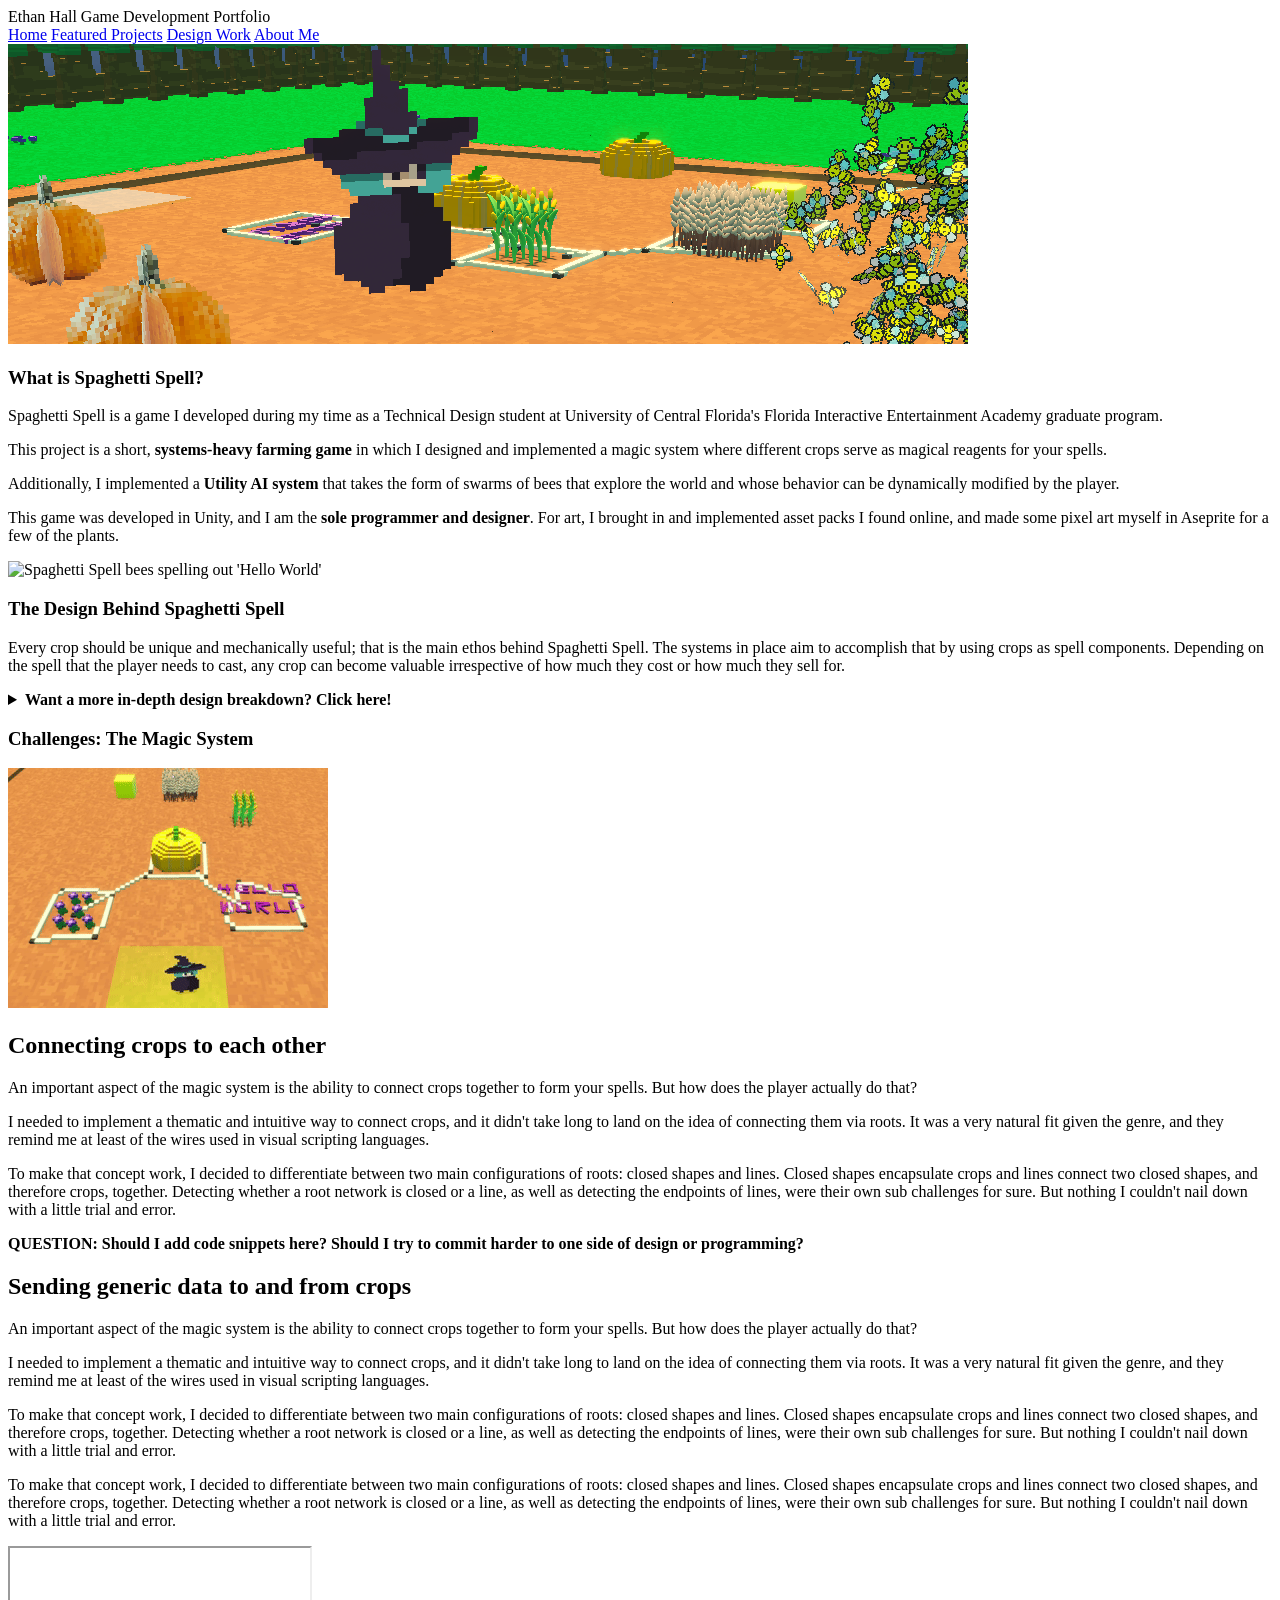
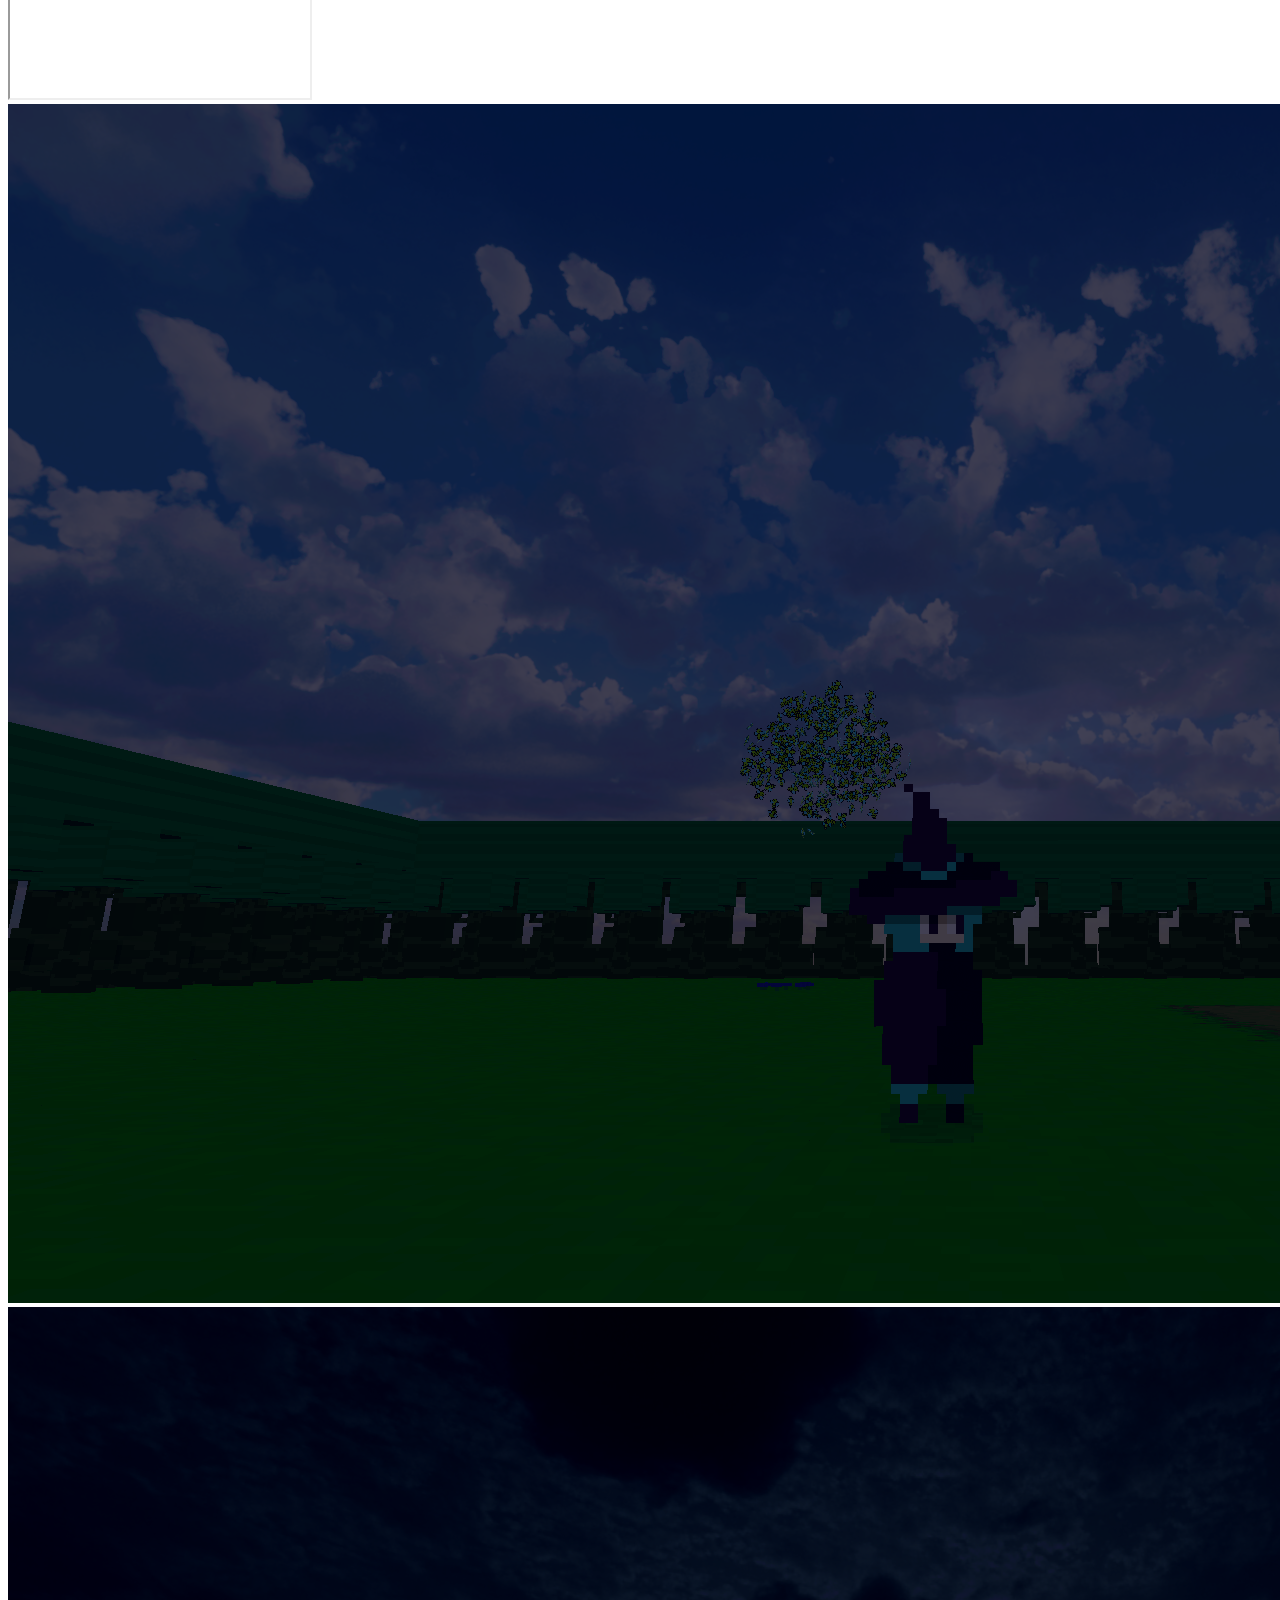
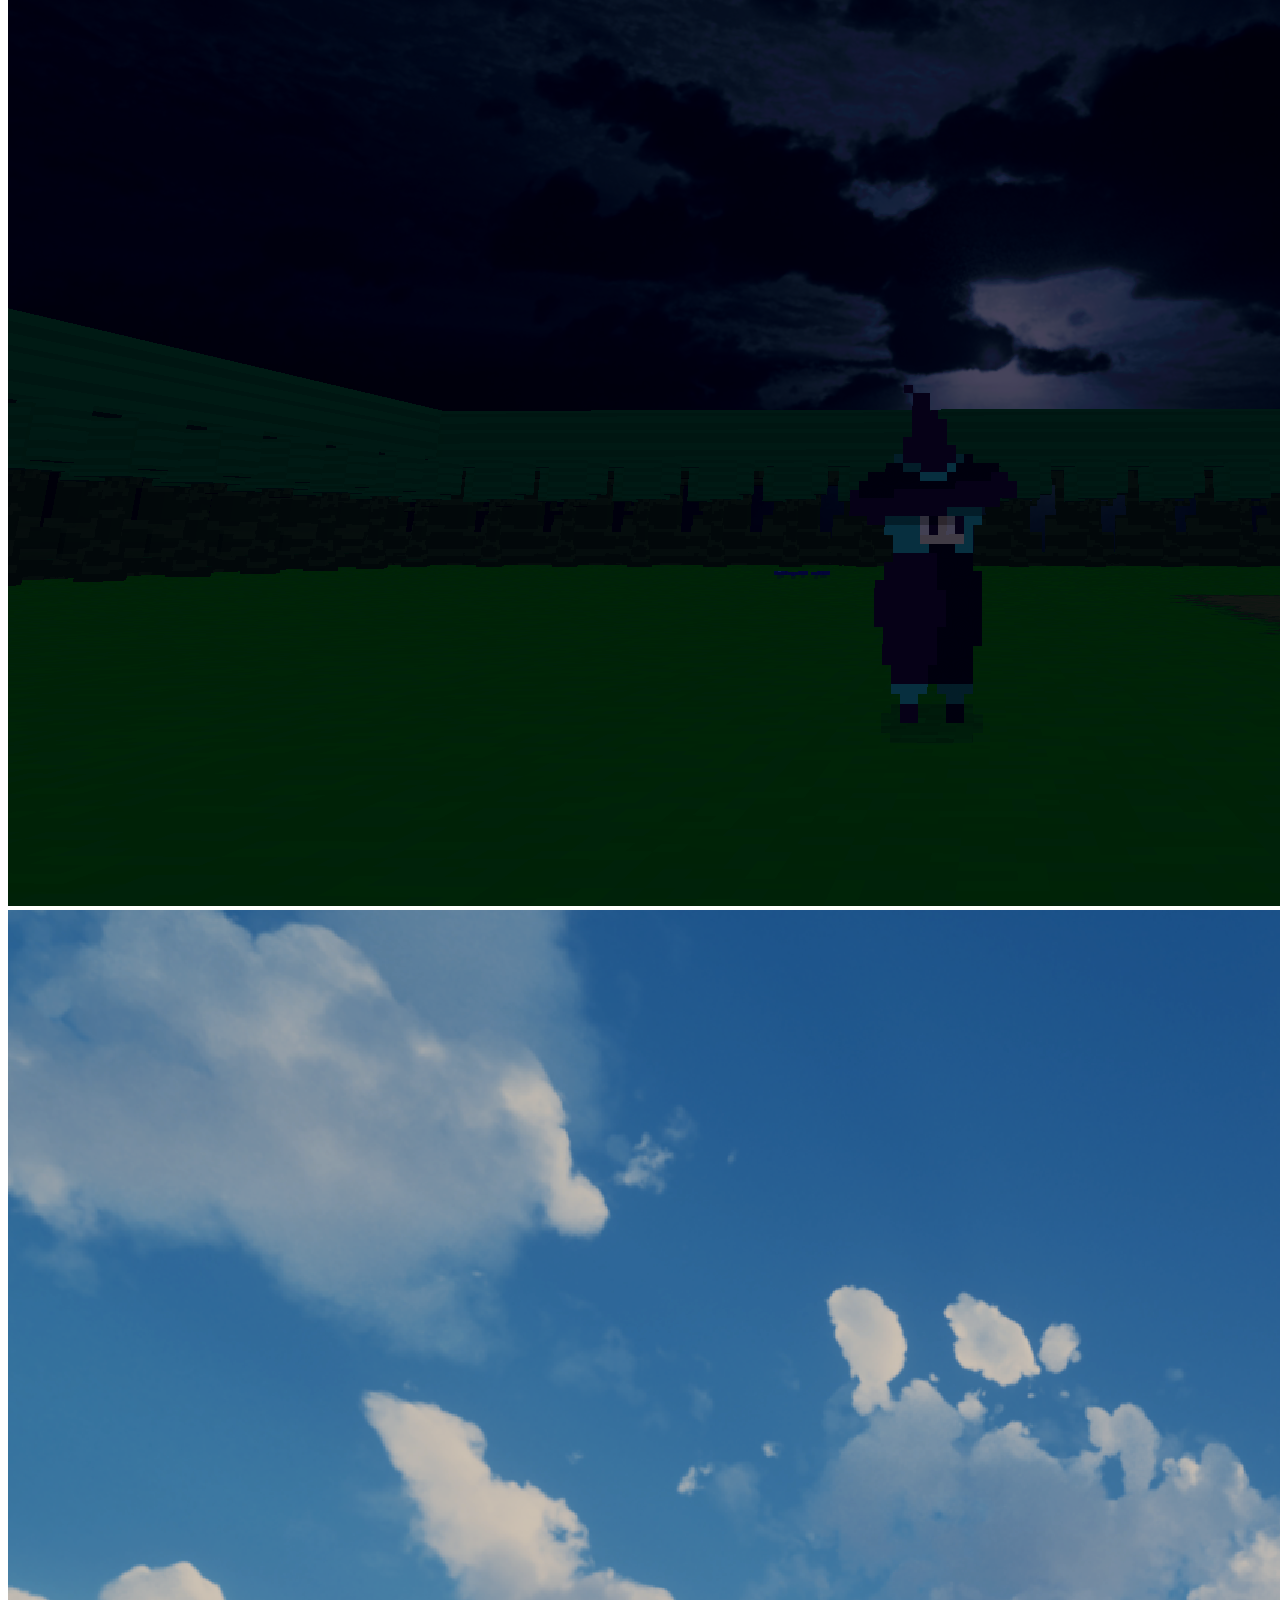
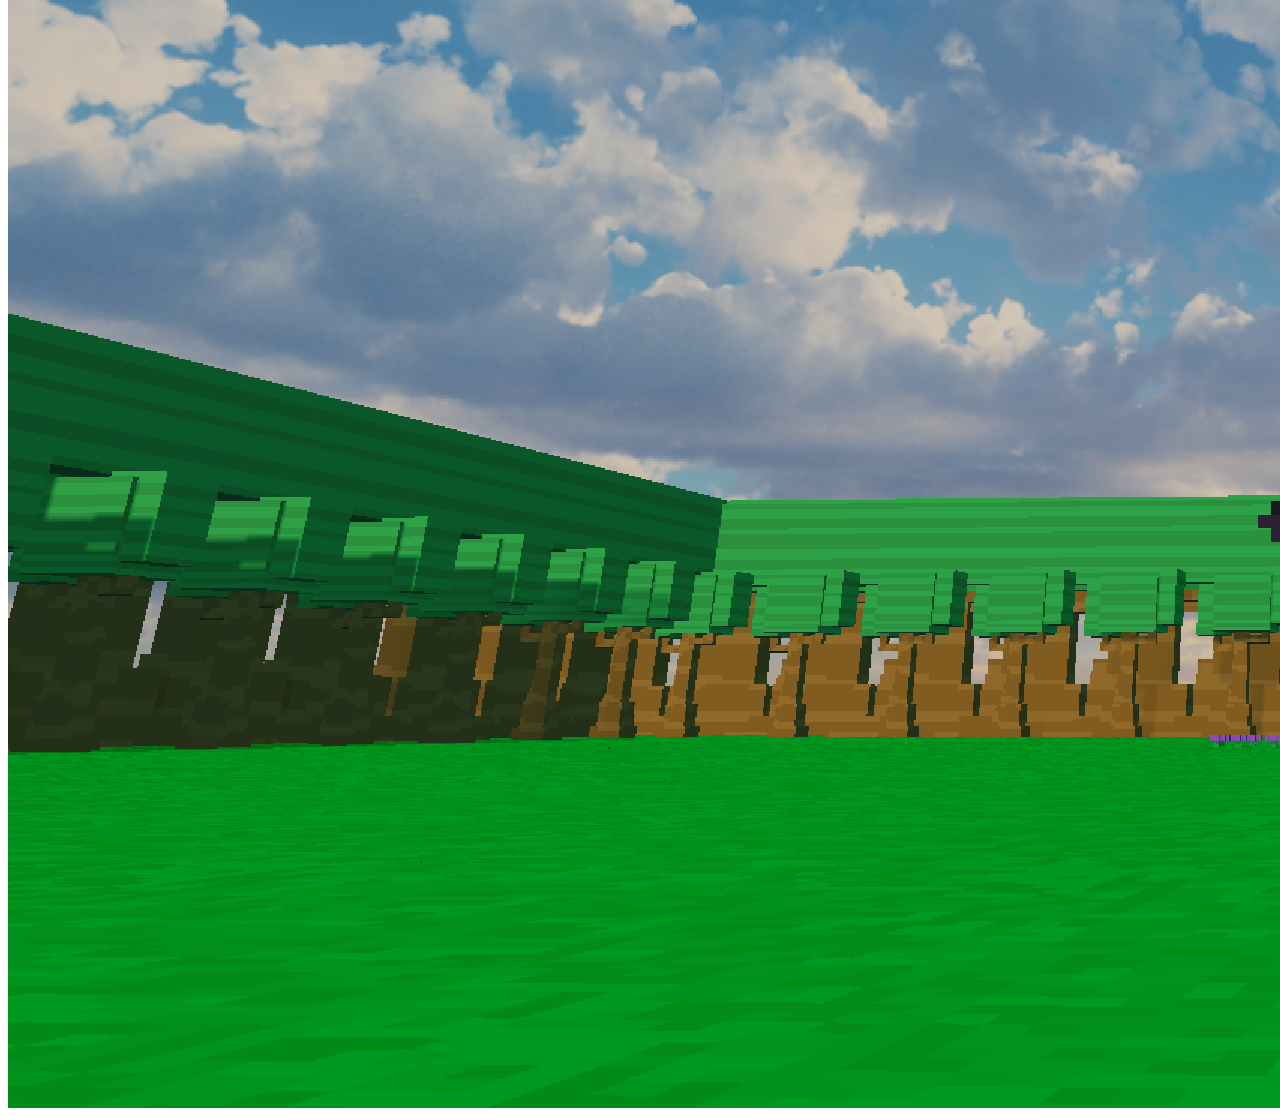
==== index.html @ bf89f4f9 "Add files via upload" ====
<!DOCTYPE html>
<html lang="en">
<head>
    <meta charset="UTF-8">

    <meta name="viewport" content="width=device-width, initial-scale=1.0">

    <title>Ethan Hall | Game Development</title>

    <link rel="stylesheet" href="style.css">
</head>

<body>
    <!-- Header / Navigation -->
    <header class="site-header">

        <div class="site-title">
            Ethan Hall Game Development Portfolio
        </div>

        <nav class="site-nav">
            <a href="index.html">Home</a>
            <a href="featured-projects.html">Featured Projects</a>
            <a href="design-work.html">Design Work</a>
            <a href="about.html">About Me</a>
        </nav>

    </header>

    <!-- Full-page background -->
    <div class="page-background"></div>

    <!-- Everything that sits on top of the background -->
    <main class="main-section">

        <!-- =========================================
             BANNER
             ========================================= -->
        <section class="banner">
            <img
                src="images/banner.png"
                alt="Spaghetti Spell gameplay"
            >
        </section>


        <!-- =========================================
             MAIN CONTENT
             ========================================= -->
        <div class="content-layout">

            <!-- 60% CONTENT COLUMN -->
            <section class="content-column">

                <article class="about-card">

                    <h1>What is Spaghetti Spell?</h1>

                    <p>
                        Spaghetti Spell is a game I developed during my time as
                        a Technical Design student at University of Central
                        Florida's Florida Interactive Entertainment Academy
                        graduate program.
                    </p>

                    <p>
                        This project is a short, <strong>systems-heavy farming game</strong>
                        in which I designed and implemented a magic system
                        where different crops serve as magical reagents for
                        your spells.
                    </p>

                    <p>
                        Additionally, I implemented a <strong>Utility AI system</strong> that
                        takes the form of swarms of bees that explore the
                        world and whose behavior can be dynamically modified
                        by the player.
                    </p>

                    <p>
                        This game was developed in Unity, and I am the <strong>sole
                        programmer and designer</strong>. For art, I brought in and
                        implemented asset packs I found online, and made some
                        pixel art myself in Aseprite for a few of the plants.
                    </p>

                    <!-- Additional image -->
                    <div class="content-image">
                        <img
                            src="images\Spaghetti Spell Hello World Gif.gif"
                            alt="Spaghetti Spell bees spelling out 'Hello World'"
                        >
                    </div>

                    <h1 class="subtitle">The Design Behind Spaghetti Spell</h1>

                    <p>
                        Every crop should be unique and mechanically useful; that is the main ethos behind Spaghetti Spell. 
                        The systems in place aim to accomplish that by using crops as spell components. 
                        Depending on the spell that the player needs to cast, any crop can become valuable 
                        irrespective of how much they cost or how much they sell for.
                    </p>

                    <details>
                        <p>
                            My goal with Spaghetti Spell was to add an interesting twist to the farming game genre; too often for my liking, the crops you plant in these games are fundamentally just little bundles of money. Outside of one-off quests, it usually doesn't mechanically matter what you grow.
                        </p>
                        <p>
                            And before I go further I should say: that's not necessarily a bad thing design-wise, even if I'm not the target audience for that particular approach. If a game puts most of its focus into empowering the player to design and customize their farm as much as possible visually, then it makes a lot of sense for crops to be distinguished mostly by aesthetics rather than mechanics. The player shouldn't be punished for choosing the aesthetics that they feel best represent their vision.
                        </p>
                        <p>
                            That being said, I personally wanted to explore a design space that allows every crop to be mechanically interesting and useful, and I decided to do that by making a magic system that uses crops as inputs and drivers behind spells. Different crops represent different actions that a spell can take and/or data that a spell can read and use to modify what actions it takes. This system is heavily inspired by visual scripting languages like Unreal Engine's Blueprints. 
                        </p>
                        <p>
                            These next design bits dive into some blue sky concepts that either didn't make it in to this small demo, or only partially made it in. Namely, I love the idea of the player having to learn what a particular plant does by studying its historical and modern associations and meanings. Wheat and other grains, for example, were commonly used as offerings to spirits and gods by ancient peoples. I played with that association in game by making wheat the "Beseech" node, which gives a task to some entity in the world (bees in the demo's case) and asks that entity to complete the task.
                        </p>
                        <p>
                            As I've said, the magic system is heavily inspired by coding, so it does run the risk of feeling more clinical and scientific than I would want a farming game to feel. Playing with the meanings and associations behind certain plants is a good way to soften the system I think, and ground it even more in nature and the earth where it belongs.
                        </p>
                        <summary>
                            <strong>Want a more in-depth design breakdown? Click here!</strong>
                        </summary>
                    </details>

                    <h1 class="subtitle">Challenges: The Magic System</h1>

                    <div class="content-image">
                        <img
                            src="images\Spaghetti Spell Root Connections.gif"
                            alt="Roots growing, encapsulating and connecting crops."
                        >
                    </div>



                    <h2 class="subtitle">Connecting crops to each other</h2>

                    <p>
                        An important aspect of the magic system is the ability to connect crops together to form your spells. But how does the player actually do that? 
                    </p>
                    <p>
                        I needed to implement a thematic and intuitive way to connect crops, and it didn't take long to land on the idea of connecting them via roots. It was a very natural fit given the genre, and they remind me at least of the wires used in visual scripting languages. 
                    </p>
                    <p>
                        To make that concept work, I decided to differentiate between two main configurations of roots: closed shapes and lines. Closed shapes encapsulate crops and lines connect two closed shapes, and therefore crops, together. Detecting whether a root network is closed or a line, as well as detecting the endpoints of lines, were their own sub challenges for sure. But nothing I couldn't nail down with a little trial and error.
                    </p>
                    <p><strong>
                        QUESTION: Should I add code snippets here? Should I try to commit harder to one side of design or programming?
                    </strong></p>



                    <h2 class="subtitle">Sending generic data to and from crops</h2>

                    <p>
                        An important aspect of the magic system is the ability to connect crops together to form your spells. But how does the player actually do that? 
                    </p>
                    <p>
                        I needed to implement a thematic and intuitive way to connect crops, and it didn't take long to land on the idea of connecting them via roots. It was a very natural fit given the genre, and they remind me at least of the wires used in visual scripting languages. 
                    </p>
                    <p>
                        To make that concept work, I decided to differentiate between two main configurations of roots: closed shapes and lines. Closed shapes encapsulate crops and lines connect two closed shapes, and therefore crops, together. Detecting whether a root network is closed or a line, as well as detecting the endpoints of lines, were their own sub challenges for sure. But nothing I couldn't nail down with a little trial and error.
                    </p>
                    <p>
                        To make that concept work, I decided to differentiate between two main configurations of roots: closed shapes and lines. Closed shapes encapsulate crops and lines connect two closed shapes, and therefore crops, together. Detecting whether a root network is closed or a line, as well as detecting the endpoints of lines, were their own sub challenges for sure. But nothing I couldn't nail down with a little trial and error.
                    </p>

                </article>

            </section>


            <!-- 40% SCREENSHOT COLUMN -->
            <section class="screenshots-column">

                <!-- Video / first screenshot -->
                <div class="media-card video-card">
                    <iframe
                        src="https://www.youtube.com/embed/3ba8UR9adFc"
                        title="Spaghetti Spell Demo"
                        allow="accelerometer; autoplay; clipboard-write; encrypted-media; gyroscope; picture-in-picture; web-share"
                        allowfullscreen>
                    </iframe>
                </div>


                <!-- Screenshot 1 -->
                <div class="media-card">
                    <img
                        src="images/gameplay-1.png"
                        alt="Spaghetti Spell gameplay"
                    >
                </div>


                <!-- Screenshot 2 -->
                <div class="media-card">
                    <img
                        src="images/gameplay-2.png"
                        alt="Spaghetti Spell gameplay at night"
                    >
                </div>


                <!-- Screenshot 3 -->
                <div class="media-card">
                    <img
                        src="images/gameplay-3.png"
                        alt="Spaghetti Spell gameplay"
                    >
                </div>

            </section>

        </div>

    </main>

</body>
</html>
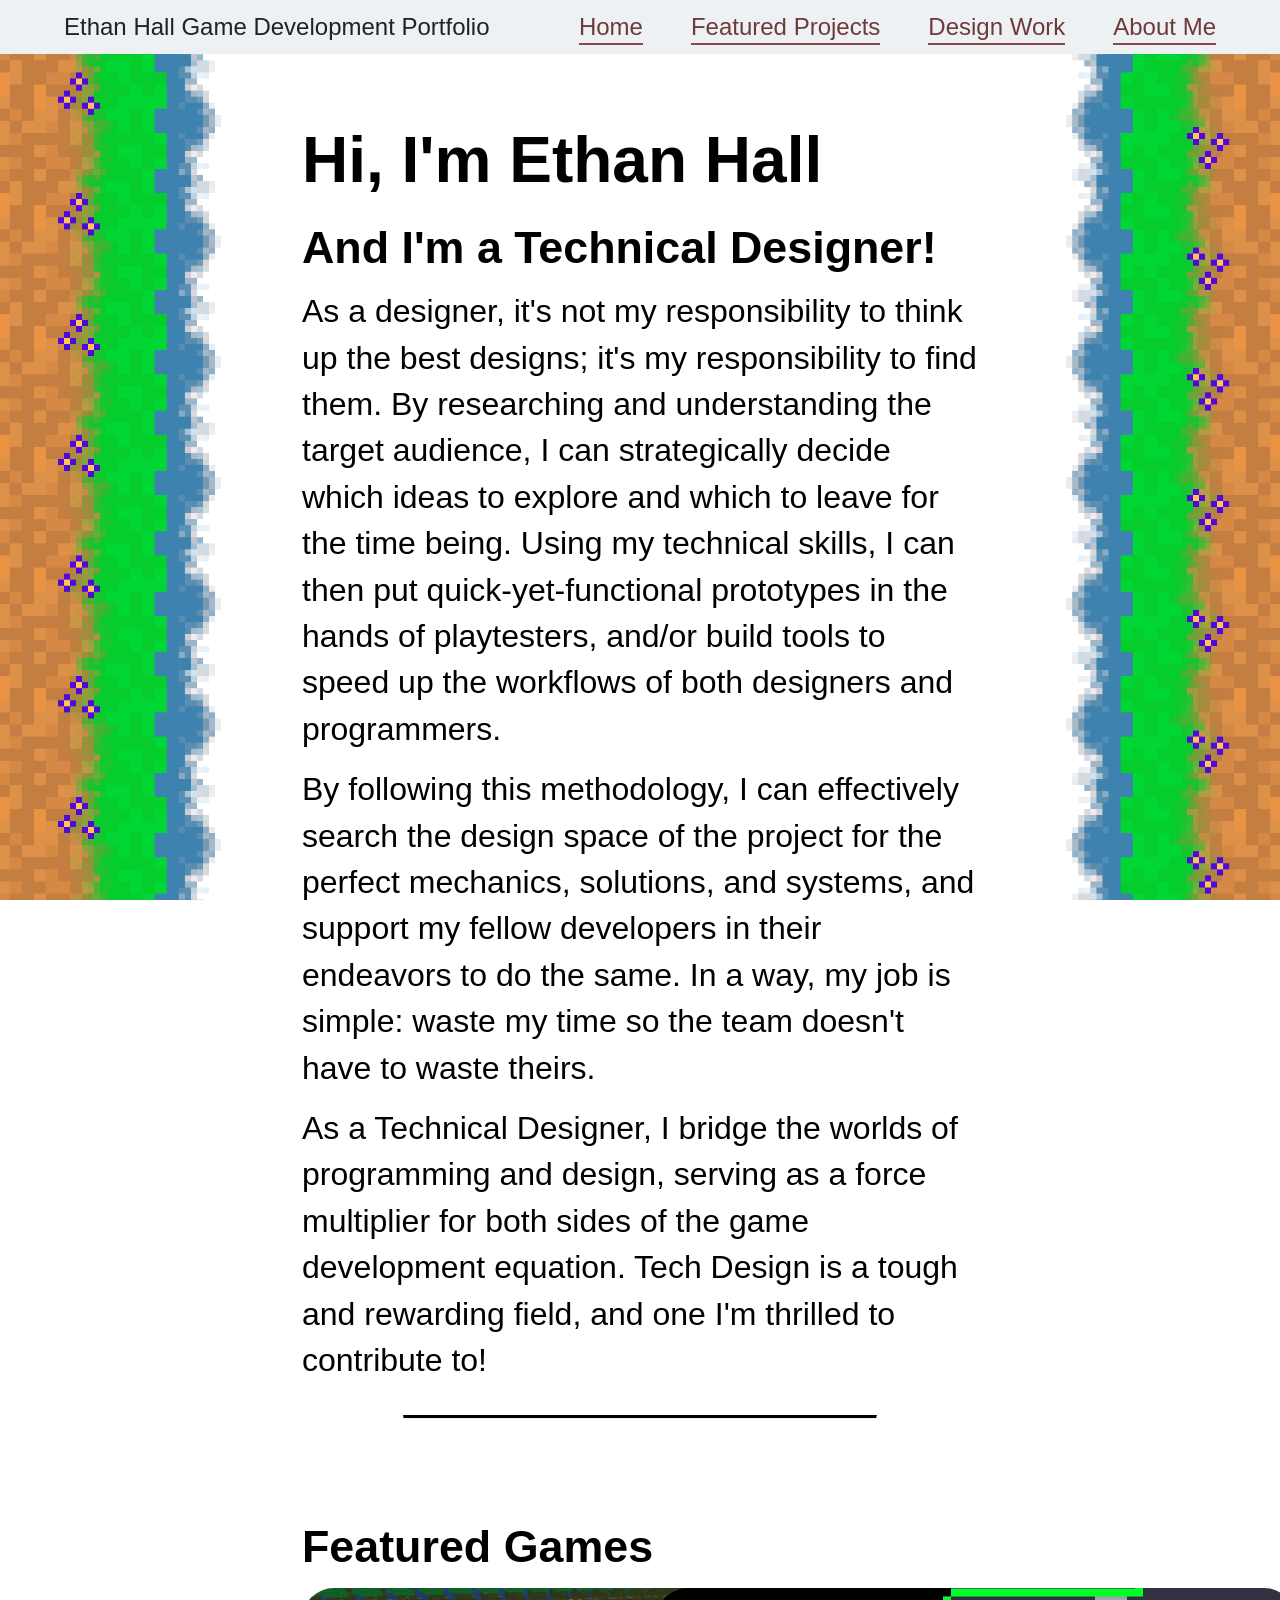
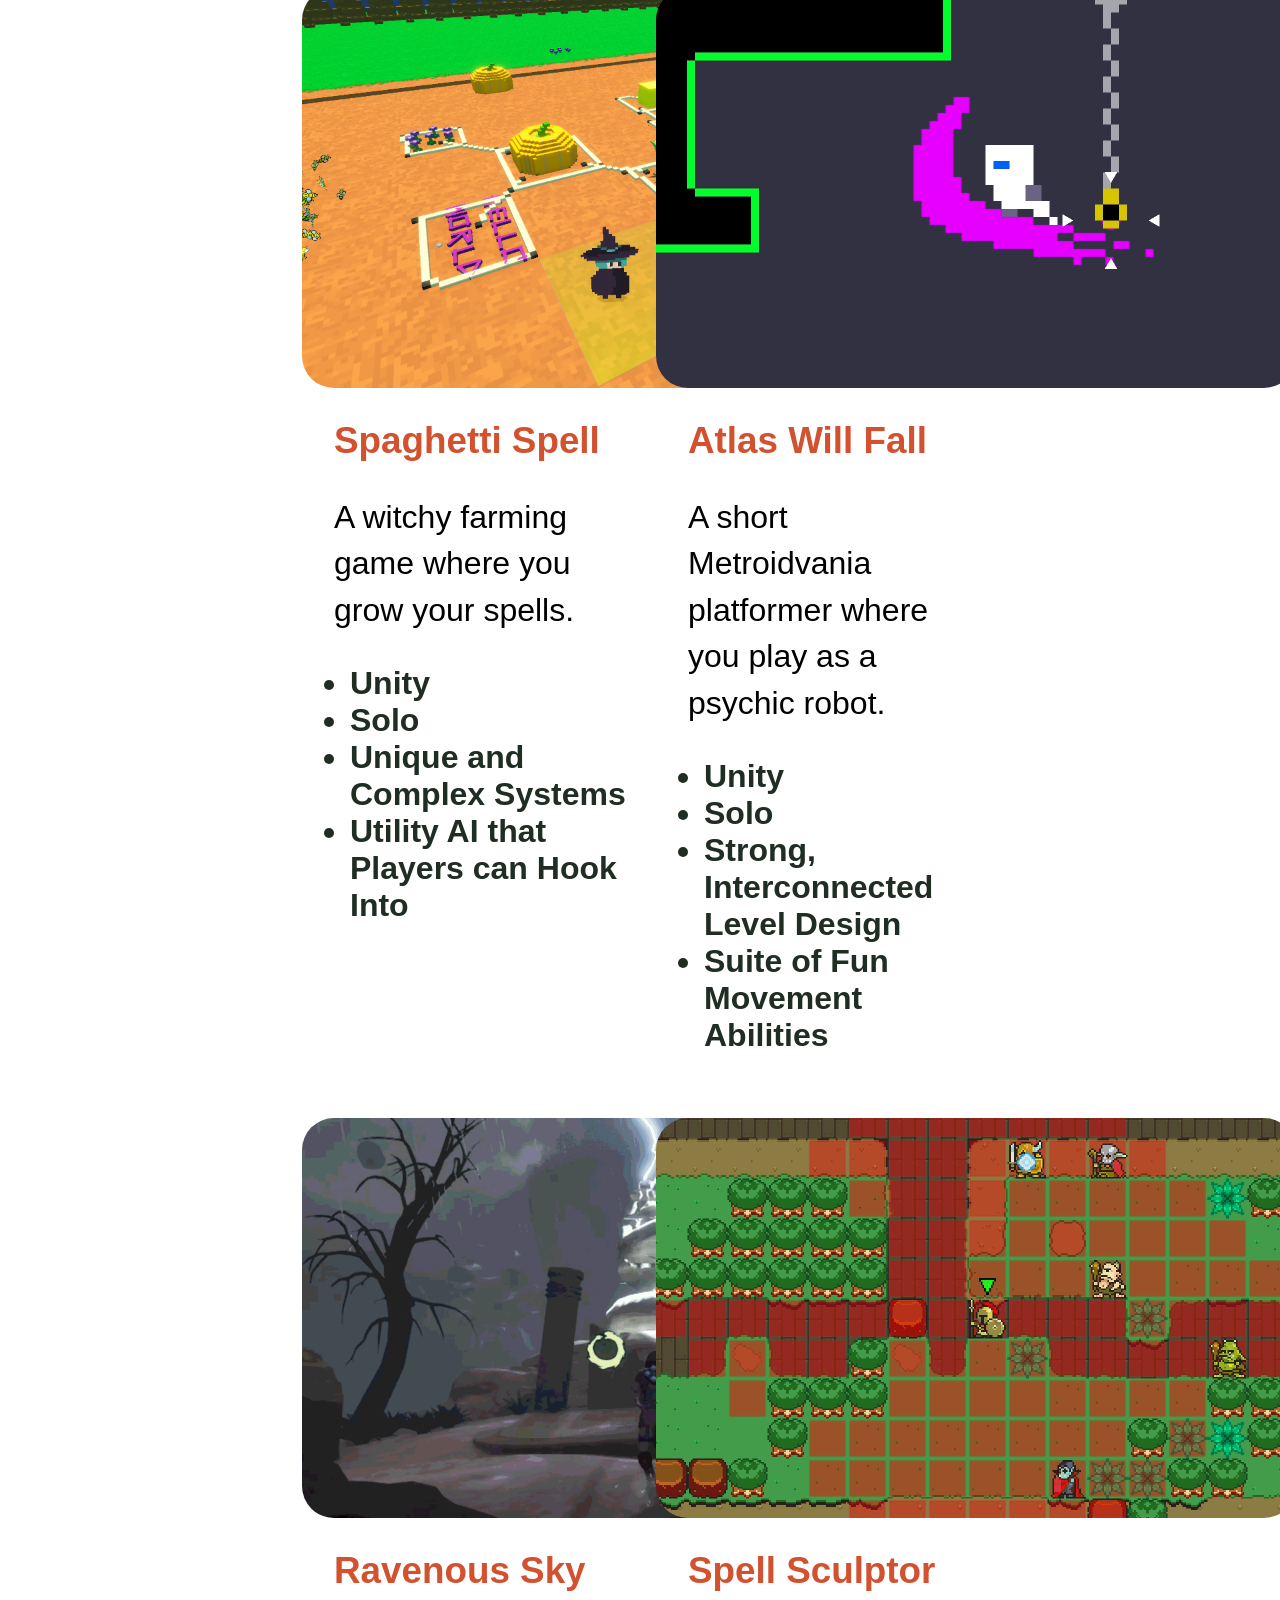
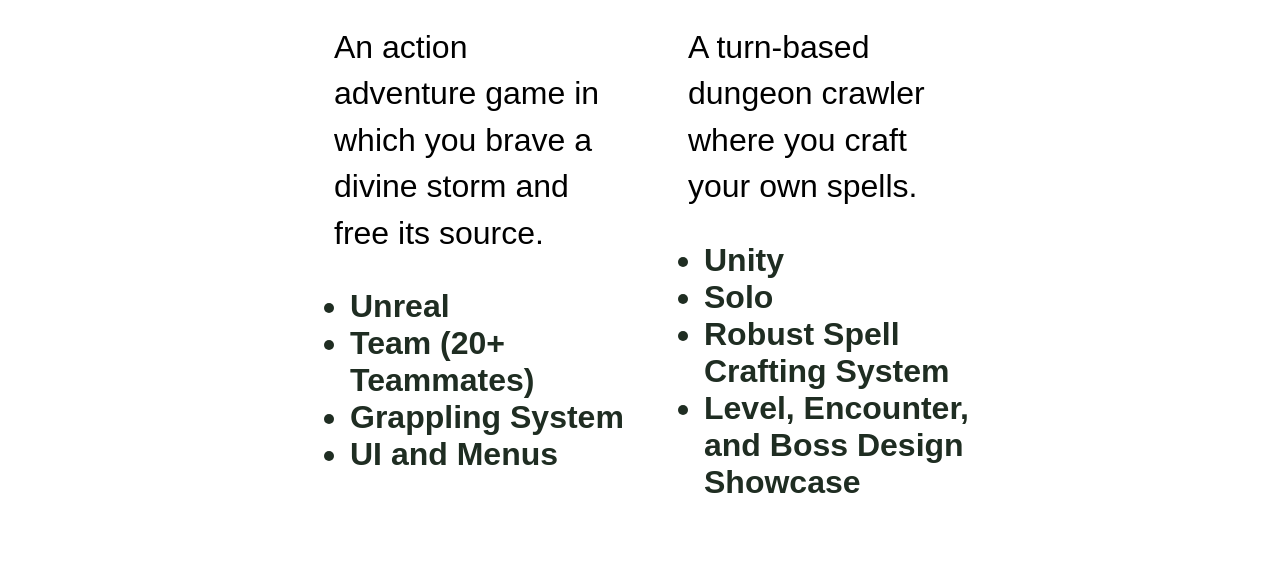
==== commit 2eed3026: "Pushing the pages" ====
--- a/index.html
+++ b/index.html
@@ -10,7 +10,7 @@
     <link rel="stylesheet" href="style.css">
 </head>
 
-<body>
+<body class="home">
     <!-- Header / Navigation -->
     <header class="site-header">
 
@@ -34,181 +34,117 @@
     <main class="main-section">
 
         <!-- =========================================
-             BANNER
-             ========================================= -->
-        <section class="banner">
-            <img
-                src="images/banner.png"
-                alt="Spaghetti Spell gameplay"
-            >
-        </section>
-
-
-        <!-- =========================================
              MAIN CONTENT
              ========================================= -->
         <div class="content-layout">
 
-            <!-- 60% CONTENT COLUMN -->
             <section class="content-column">
 
                 <article class="about-card">
 
-                    <h1>What is Spaghetti Spell?</h1>
+                    <h1>Hi, I'm Ethan Hall</h1>
+                    
+                    <h2>And I'm a Technical Designer!</h2>
 
                     <p>
-                        Spaghetti Spell is a game I developed during my time as
-                        a Technical Design student at University of Central
-                        Florida's Florida Interactive Entertainment Academy
-                        graduate program.
+                        As a designer, it's not my responsibility to think up the best designs; it's my responsibility to find them. By researching and understanding the target audience, I can strategically decide which ideas to explore and which to leave for the time being. Using my technical skills, I can then put quick-yet-functional prototypes in the hands of playtesters, and/or build tools to speed up the workflows of both designers and programmers. 
                     </p>
 
                     <p>
-                        This project is a short, <strong>systems-heavy farming game</strong>
-                        in which I designed and implemented a magic system
-                        where different crops serve as magical reagents for
-                        your spells.
+                        By following this methodology, I can effectively search the design space of the project for the perfect mechanics, solutions, and systems, and support my fellow developers in their endeavors to do the same. In a way, my job is simple: waste my time so the team doesn't have to waste theirs.
                     </p>
 
-                    <p>
-                        Additionally, I implemented a <strong>Utility AI system</strong> that
-                        takes the form of swarms of bees that explore the
-                        world and whose behavior can be dynamically modified
-                        by the player.
-                    </p>
+                    <p>As a Technical Designer, I bridge the worlds of programming and design, serving as a force multiplier for both sides of the game development equation. Tech Design is a tough and rewarding field, and one I'm thrilled to contribute to!</p>
+                    
+                    <hr>
 
-                    <p>
-                        This game was developed in Unity, and I am the <strong>sole
-                        programmer and designer</strong>. For art, I brought in and
-                        implemented asset packs I found online, and made some
-                        pixel art myself in Aseprite for a few of the plants.
-                    </p>
+                    <h2 class="home-page-vertical-divide" >Featured Games</h2>
+                    <div class="featured-games-layout">
 
-                    <!-- Additional image -->
-                    <div class="content-image">
-                        <img
-                            src="images\Spaghetti Spell Hello World Gif.gif"
-                            alt="Spaghetti Spell bees spelling out 'Hello World'"
-                        >
-                    </div>
+                        <div class="project-thumbnail">
+                            <div class="content-image">
+                                <img
+                                    src="images\farm-screenshot.png"
+                                    alt="Spaghetti Spell bees spelling out 'Hello World'"
+                                >
+                            </div>
+                            <a href="spaghetti-spell.html"><h3>Spaghetti Spell</h3></a>
+                            <p>
+                                A witchy farming game where you grow your spells.
+                            </p>
+                            <ul>
+                                <li>Unity</li>
+                                <li>Solo</li>
+                                <li>Unique and Complex Systems</li>
+                                <li>Utility AI that Players can Hook Into</li>
+                            </ul>
+                        </div>
 
-                    <h1 class="subtitle">The Design Behind Spaghetti Spell</h1>
+                        <div class="project-thumbnail">
+                            <div class="image-container">
+                                <div class="content-image">
+                                    <img
+                                        src="atlas-will-fall-media\thumbnail.png"
+                                        alt="Spaghetti Spell bees spelling out 'Hello World'"
+                                    >
+                                </div>
+                            </div>
+                            <a href="atlas-will-fall.html"><h3>Atlas Will Fall</h3></a>
+                            <p>
+                                A short Metroidvania platformer where you play as a psychic robot.
+                            </p>
+                            <ul>
+                                <li>Unity</li>
+                                <li>Solo</li>
+                                <li>Strong, Interconnected Level Design</li>
+                                <li>Suite of Fun Movement Abilities</li>
+                            </ul>
+                        </div>
 
-                    <p>
-                        Every crop should be unique and mechanically useful; that is the main ethos behind Spaghetti Spell. 
-                        The systems in place aim to accomplish that by using crops as spell components. 
-                        Depending on the spell that the player needs to cast, any crop can become valuable 
-                        irrespective of how much they cost or how much they sell for.
-                    </p>
+                        <div class="project-thumbnail">
+                            <div class="content-image">
+                                <img
+                                    src="ravenous-sky-media/thumbnail.png"
+                                    alt="Spaghetti Spell bees spelling out 'Hello World'"
+                                >
+                            </div>
+                            <a href="spaghetti-spell.html"><h3>Ravenous Sky</h3></a>
+                            <p>
+                                An action adventure game in which you brave a divine storm and free its source.
+                            </p>
+                            <ul>
+                                <li>Unreal</li>
+                                <li>Team (20+ Teammates)</li>
+                                <li>Grappling System</li>
+                                <li>UI and Menus</li>
+                            </ul>
+                        </div>
 
-                    <details>
-                        <p>
-                            My goal with Spaghetti Spell was to add an interesting twist to the farming game genre; too often for my liking, the crops you plant in these games are fundamentally just little bundles of money. Outside of one-off quests, it usually doesn't mechanically matter what you grow.
-                        </p>
-                        <p>
-                            And before I go further I should say: that's not necessarily a bad thing design-wise, even if I'm not the target audience for that particular approach. If a game puts most of its focus into empowering the player to design and customize their farm as much as possible visually, then it makes a lot of sense for crops to be distinguished mostly by aesthetics rather than mechanics. The player shouldn't be punished for choosing the aesthetics that they feel best represent their vision.
-                        </p>
-                        <p>
-                            That being said, I personally wanted to explore a design space that allows every crop to be mechanically interesting and useful, and I decided to do that by making a magic system that uses crops as inputs and drivers behind spells. Different crops represent different actions that a spell can take and/or data that a spell can read and use to modify what actions it takes. This system is heavily inspired by visual scripting languages like Unreal Engine's Blueprints. 
-                        </p>
-                        <p>
-                            These next design bits dive into some blue sky concepts that either didn't make it in to this small demo, or only partially made it in. Namely, I love the idea of the player having to learn what a particular plant does by studying its historical and modern associations and meanings. Wheat and other grains, for example, were commonly used as offerings to spirits and gods by ancient peoples. I played with that association in game by making wheat the "Beseech" node, which gives a task to some entity in the world (bees in the demo's case) and asks that entity to complete the task.
-                        </p>
-                        <p>
-                            As I've said, the magic system is heavily inspired by coding, so it does run the risk of feeling more clinical and scientific than I would want a farming game to feel. Playing with the meanings and associations behind certain plants is a good way to soften the system I think, and ground it even more in nature and the earth where it belongs.
-                        </p>
-                        <summary>
-                            <strong>Want a more in-depth design breakdown? Click here!</strong>
-                        </summary>
-                    </details>
-
-                    <h1 class="subtitle">Challenges: The Magic System</h1>
-
-                    <div class="content-image">
-                        <img
-                            src="images\Spaghetti Spell Root Connections.gif"
-                            alt="Roots growing, encapsulating and connecting crops."
-                        >
-                    </div>
+                        <div class="project-thumbnail">
+                            <div class="image-container">
+                                <div class="content-image">
+                                    <img
+                                        src="spell-sculptor-media/thumbnail.png"
+                                        alt="Firing a bolt of magic at an enemy"
+                                    >
+                                </div>
+                            </div>
+                            <a href="atlas-will-fall.html"><h3>Spell Sculptor</h3></a>
+                            <p>
+                                A turn-based dungeon crawler where you craft your own spells.
+                            </p>
+                            <ul>
+                                <li>Unity</li>
+                                <li>Solo</li>
+                                <li>Robust Spell Crafting System</li>
+                                <li>Level, Encounter, and Boss Design Showcase</li>
+                            </ul>
+                        </div>
 
 
-
-                    <h2 class="subtitle">Connecting crops to each other</h2>
-
-                    <p>
-                        An important aspect of the magic system is the ability to connect crops together to form your spells. But how does the player actually do that? 
-                    </p>
-                    <p>
-                        I needed to implement a thematic and intuitive way to connect crops, and it didn't take long to land on the idea of connecting them via roots. It was a very natural fit given the genre, and they remind me at least of the wires used in visual scripting languages. 
-                    </p>
-                    <p>
-                        To make that concept work, I decided to differentiate between two main configurations of roots: closed shapes and lines. Closed shapes encapsulate crops and lines connect two closed shapes, and therefore crops, together. Detecting whether a root network is closed or a line, as well as detecting the endpoints of lines, were their own sub challenges for sure. But nothing I couldn't nail down with a little trial and error.
-                    </p>
-                    <p><strong>
-                        QUESTION: Should I add code snippets here? Should I try to commit harder to one side of design or programming?
-                    </strong></p>
-
-
-
-                    <h2 class="subtitle">Sending generic data to and from crops</h2>
-
-                    <p>
-                        An important aspect of the magic system is the ability to connect crops together to form your spells. But how does the player actually do that? 
-                    </p>
-                    <p>
-                        I needed to implement a thematic and intuitive way to connect crops, and it didn't take long to land on the idea of connecting them via roots. It was a very natural fit given the genre, and they remind me at least of the wires used in visual scripting languages. 
-                    </p>
-                    <p>
-                        To make that concept work, I decided to differentiate between two main configurations of roots: closed shapes and lines. Closed shapes encapsulate crops and lines connect two closed shapes, and therefore crops, together. Detecting whether a root network is closed or a line, as well as detecting the endpoints of lines, were their own sub challenges for sure. But nothing I couldn't nail down with a little trial and error.
-                    </p>
-                    <p>
-                        To make that concept work, I decided to differentiate between two main configurations of roots: closed shapes and lines. Closed shapes encapsulate crops and lines connect two closed shapes, and therefore crops, together. Detecting whether a root network is closed or a line, as well as detecting the endpoints of lines, were their own sub challenges for sure. But nothing I couldn't nail down with a little trial and error.
-                    </p>
-
+                    </div>
+                    
                 </article>
-
-            </section>
-
-
-            <!-- 40% SCREENSHOT COLUMN -->
-            <section class="screenshots-column">
-
-                <!-- Video / first screenshot -->
-                <div class="media-card video-card">
-                    <iframe
-                        src="https://www.youtube.com/embed/3ba8UR9adFc"
-                        title="Spaghetti Spell Demo"
-                        allow="accelerometer; autoplay; clipboard-write; encrypted-media; gyroscope; picture-in-picture; web-share"
-                        allowfullscreen>
-                    </iframe>
-                </div>
-
-
-                <!-- Screenshot 1 -->
-                <div class="media-card">
-                    <img
-                        src="images/gameplay-1.png"
-                        alt="Spaghetti Spell gameplay"
-                    >
-                </div>
-
-
-                <!-- Screenshot 2 -->
-                <div class="media-card">
-                    <img
-                        src="images/gameplay-2.png"
-                        alt="Spaghetti Spell gameplay at night"
-                    >
-                </div>
-
-
-                <!-- Screenshot 3 -->
-                <div class="media-card">
-                    <img
-                        src="images/gameplay-3.png"
-                        alt="Spaghetti Spell gameplay"
-                    >
-                </div>
 
             </section>
 
--- a/style.css
+++ b/style.css
@@ -0,0 +1,604 @@
+/* =========================================
+   RESET
+   ========================================= */
+
+* {
+    box-sizing: border-box;
+    margin: 0;
+    padding: 0;
+}
+
+html {
+    min-height: 100%;
+}
+
+body {
+    min-height: 100vh;
+
+    font-family: Arial, Helvetica, sans-serif;
+
+    color: #1f2d22;
+
+    /* Prevent the background layer from creating horizontal scroll */
+    overflow-x: hidden;
+}
+
+
+/* =========================================
+   FULL PAGE BACKGROUND
+   ========================================= */
+
+/*
+    This sits behind everything and covers the
+    entire viewport.
+*/
+
+.page-background {
+    position: fixed;
+
+    inset: 0;
+
+    width: 120%;
+    height: 120%;
+
+    z-index: -1;
+
+    background-image: url("images/sky-background.png");
+
+    background-size: cover;
+    background-position: center center;
+    background-repeat: no-repeat;
+}
+
+/* =========================================
+   SITE HEADER
+   ========================================= */
+
+.site-header {
+    width: 100%;
+    height: 6vh;
+
+    margin: 0;
+    padding: 0 5%;
+
+    display: flex;
+    align-items: center;
+    justify-content: space-between;
+
+    background-color: #eef1f4;
+
+    /* No outline */
+    border: none;
+
+    /* Square corners */
+    border-radius: 0;
+
+    color: #222;
+
+    position: relative;
+    z-index: 10;
+}
+
+
+/* =========================================
+   SITE TITLE
+   ========================================= */
+
+.site-title {
+    font-size: 1.5rem;
+
+    white-space: nowrap;
+}
+
+
+/* =========================================
+   NAVIGATION
+   ========================================= */
+
+.site-nav {
+    display: flex;
+
+    align-items: center;
+
+    gap: 3rem;
+}
+
+.site-nav a {
+    position: relative;
+
+    color: #6e3b3b;
+
+    font-size: 1.5rem;
+
+    text-decoration: none;
+
+    padding: 4px 0;
+}
+
+
+/*
+    Underline effect
+*/
+
+.site-nav a::after {
+    content: "";
+
+    position: absolute;
+
+    left: 0;
+    right: 0;
+    bottom: 0;
+
+    height: 2px;
+
+    background-color: #8d4949;
+}
+
+
+/*
+    Slight hover effect
+*/
+
+.site-nav a:hover {
+    color: #ff4f4f;
+}
+
+.site-nav a:hover::after {
+    background-color: #ff4f4f;
+}
+
+/* =========================================
+   MAIN SECTION
+   ========================================= */
+
+/*
+    The central section containing all of the
+    portfolio content.
+
+    Approximately 50% of the viewport width.
+*/
+
+.main-section {
+    width: 55vw;
+
+    min-width: 650px;
+
+    margin: 0 auto;
+
+    min-height: 100vh;
+
+    background-color: #eef8ecf8;
+
+    /* Allows content to determine the height */
+    /* overflow: hidden; */
+}
+
+
+/* =========================================
+   BANNER
+   ========================================= */
+
+/*
+    The banner stretches across the entire
+    width of the main section.
+*/
+
+.banner {
+    width: 100%;
+
+    height: 300px;
+
+    overflow: hidden;
+}
+
+.banner img {
+    width: 100%;
+    height: 100%;
+
+    display: block;
+
+    object-fit: cover;
+
+    object-position: center;
+}
+
+
+/* =========================================
+   CONTENT / SCREENSHOT LAYOUT
+   ========================================= */
+
+.content-layout {
+    display: grid;
+
+    /*
+        60% content
+        40% screenshots
+    */
+    grid-template-columns: 60% 40%;
+
+    align-items: stretch;
+
+    width: 100%;
+}
+
+
+/* =========================================
+   LEFT CONTENT COLUMN
+   ========================================= */
+
+.content-column {
+    padding: 0;
+}
+
+
+/*
+    Main text/content area.
+
+    No border or outline — the colored
+    background belongs to the main section.
+*/
+
+.about-card {
+    margin: 0;
+
+    padding: 14px;
+
+    min-height: 450px;
+
+    background: transparent;
+}
+
+.about-card h1, .about-card h2 {
+    margin-bottom: 10px;
+
+    color: #124d20;
+
+    font-size: 2.5rem;
+    font-style: bold;
+
+    line-height: 1.4;
+}
+
+.about-card h2{
+    font-size: 1.9rem;
+}
+
+.subtitle {
+    margin-top: 3rem;
+}
+
+.about-card p, .about-card summary{
+    margin-bottom: 14px;
+
+    color: #000000;
+
+    font-size: 1.5rem;
+
+    line-height: 1.45;
+}
+
+
+/* =========================================
+   CONTENT IMAGE
+   ========================================= */
+
+.content-image {
+    width: 100%;
+
+    margin-top: 12px;
+
+    overflow: hidden;
+}
+
+.content-image img {
+    display: block;
+
+    width: 100%;
+    height: auto;
+
+    object-fit: cover;
+}
+
+
+/* =========================================
+   RIGHT SCREENSHOT COLUMN
+   ========================================= */
+
+.screenshots-column {
+    display: flex;
+    flex-direction: column;
+    gap: 15px;
+    padding: 20px;
+
+    position:sticky;
+    top: 1rem;
+    align-self: start;
+}
+
+/*
+    Individual screenshots.
+
+    No borders — these simply sit next
+    to one another.
+*/
+
+.media-card {
+    position: relative;
+
+    width: 100%;
+
+    overflow: hidden;
+
+    background-color: #111;
+}
+
+.media-card img {
+    display: block;
+
+    width: 100%;
+    height: auto;
+
+    object-fit: cover;
+}
+
+
+/* =========================================
+   VIDEO CARD
+   ========================================= */
+
+.video-card {
+    position: relative;
+}
+
+.video-card img {
+    aspect-ratio: 16 / 9;
+
+    object-fit: cover;
+}
+
+
+/*
+    Fake YouTube-style play button.
+
+    You can replace the entire video card
+    with a real iframe later.
+*/
+
+.video-card {
+    position: relative;
+
+    width: 100%;
+
+    aspect-ratio: 16 / 9;
+
+    overflow: hidden;
+
+    background-color: #000;
+}
+
+.video-card iframe {
+    display: block;
+
+    width: 100%;
+    height: 100%;
+
+    border: none;
+}
+
+
+/* =========================================
+   SCREENSHOT HOVER
+   ========================================= */
+
+.media-card img {
+    transition: transform 0.25s ease;
+}
+
+.media-card:hover img {
+    transform: scale(1.02);
+}
+
+
+/* =========================================
+   RESPONSIVE DESIGN
+   ========================================= */
+
+/*
+    Once the screen becomes too narrow for
+    the desktop composition, stack everything.
+*/
+
+@media (max-width: 900px) {
+
+    .main-section {
+        width: 90vw;
+
+        min-width: 0;
+    }
+
+    .content-layout {
+        grid-template-columns: 1fr;
+    }
+
+    .screenshots-column {
+        display: grid;
+
+        grid-template-columns: 1fr 1fr;
+    }
+
+    .banner {
+        height: 130px;
+    }
+}
+
+
+/*
+    Phone layout
+*/
+
+@media (max-width: 600px) {
+
+    .main-section {
+        width: 100vw;
+    }
+
+    .banner {
+        height: 110px;
+    }
+
+    .screenshots-column {
+        grid-template-columns: 1fr;
+    }
+
+    .about-card {
+        padding: 18px;
+    }
+
+    .about-card p {
+        font-size: 0.85rem;
+    }
+}
+
+/*
+Atlas Will Fall variations
+*/
+
+.atlas .page-background{
+    background-image: none;
+    background-color: #494949;
+}
+
+.atlas h1, .atlas h2{
+    color: #000;
+}
+
+.atlas .main-section {
+    background-color: #ecedf8f8;
+}
+
+.top-margin-40px {
+    margin-top:2rem;
+}
+
+.atlas .image-explanation{
+    margin-bottom: 40px;
+    margin-top: 10px; 
+    margin-left: 40px; 
+    color: rgb(57, 57, 57);
+}
+
+.home .main-section{
+    background-color: #ffffff;
+}
+
+.home .page-background {
+    position: fixed;
+
+    inset: 0;
+
+    width: 100vw;
+    height: auto;
+
+    z-index: -1;
+
+    background-image: url("home-media/Main Page BG.png");
+
+    background-size: 100% auto;
+    background-position: top center;
+    background-repeat: repeat-y;
+}
+
+.home .content-layout {
+    
+    padding-top: 3rem;
+
+    grid-template-columns: 100% 0%;
+
+    align-items: stretch;
+
+    width: 100%;
+
+}
+
+.home h1{
+    font-size: 4rem;
+    color: #000;
+}
+
+.home h2{
+    font-size: 2.8rem;
+    color: #000;
+}
+
+.home h3{
+    font-size: 2.3rem;
+    color: #000;
+}
+
+.home p{
+    font-size: 2rem;
+    color: #000;
+}
+
+hr{
+    border-top: 3px solid black;
+    width:70%;
+    margin: 2rem auto;
+}
+
+.home-page-vertical-divide{
+    margin-top: 6rem;
+}
+
+.featured-games-layout{
+    display: grid;
+
+    grid-template-columns: 50% 50%;
+    
+    gap: 1rem;
+
+    align-items: stretch;
+    
+    width: 100%;
+}
+
+.featured-games-layout .project-thumbnail{
+    /* background-color: #000; */
+    /* outline: 3px solid black; */
+}
+
+.project-thumbnail .content-image{
+    margin-top: 0;
+
+    border-radius: 2rem;
+
+    width: 640px;
+    height: 400px;
+}
+
+.project-thumbnail h3{
+    margin: 2rem;
+    color: rgb(210, 81, 46);
+}
+
+.project-thumbnail h3:hover{
+    color: rgb(238, 73, 27);
+}
+
+.project-thumbnail a{
+    text-decoration: none;
+}
+
+.project-thumbnail p{
+    margin: 2rem;
+}
+
+.main-section li{
+    font-size: 2rem;
+    font-weight: bold;
+}
+
+.main-section ul{
+    margin-left: 3rem;
+    margin-bottom: 3rem;
+}
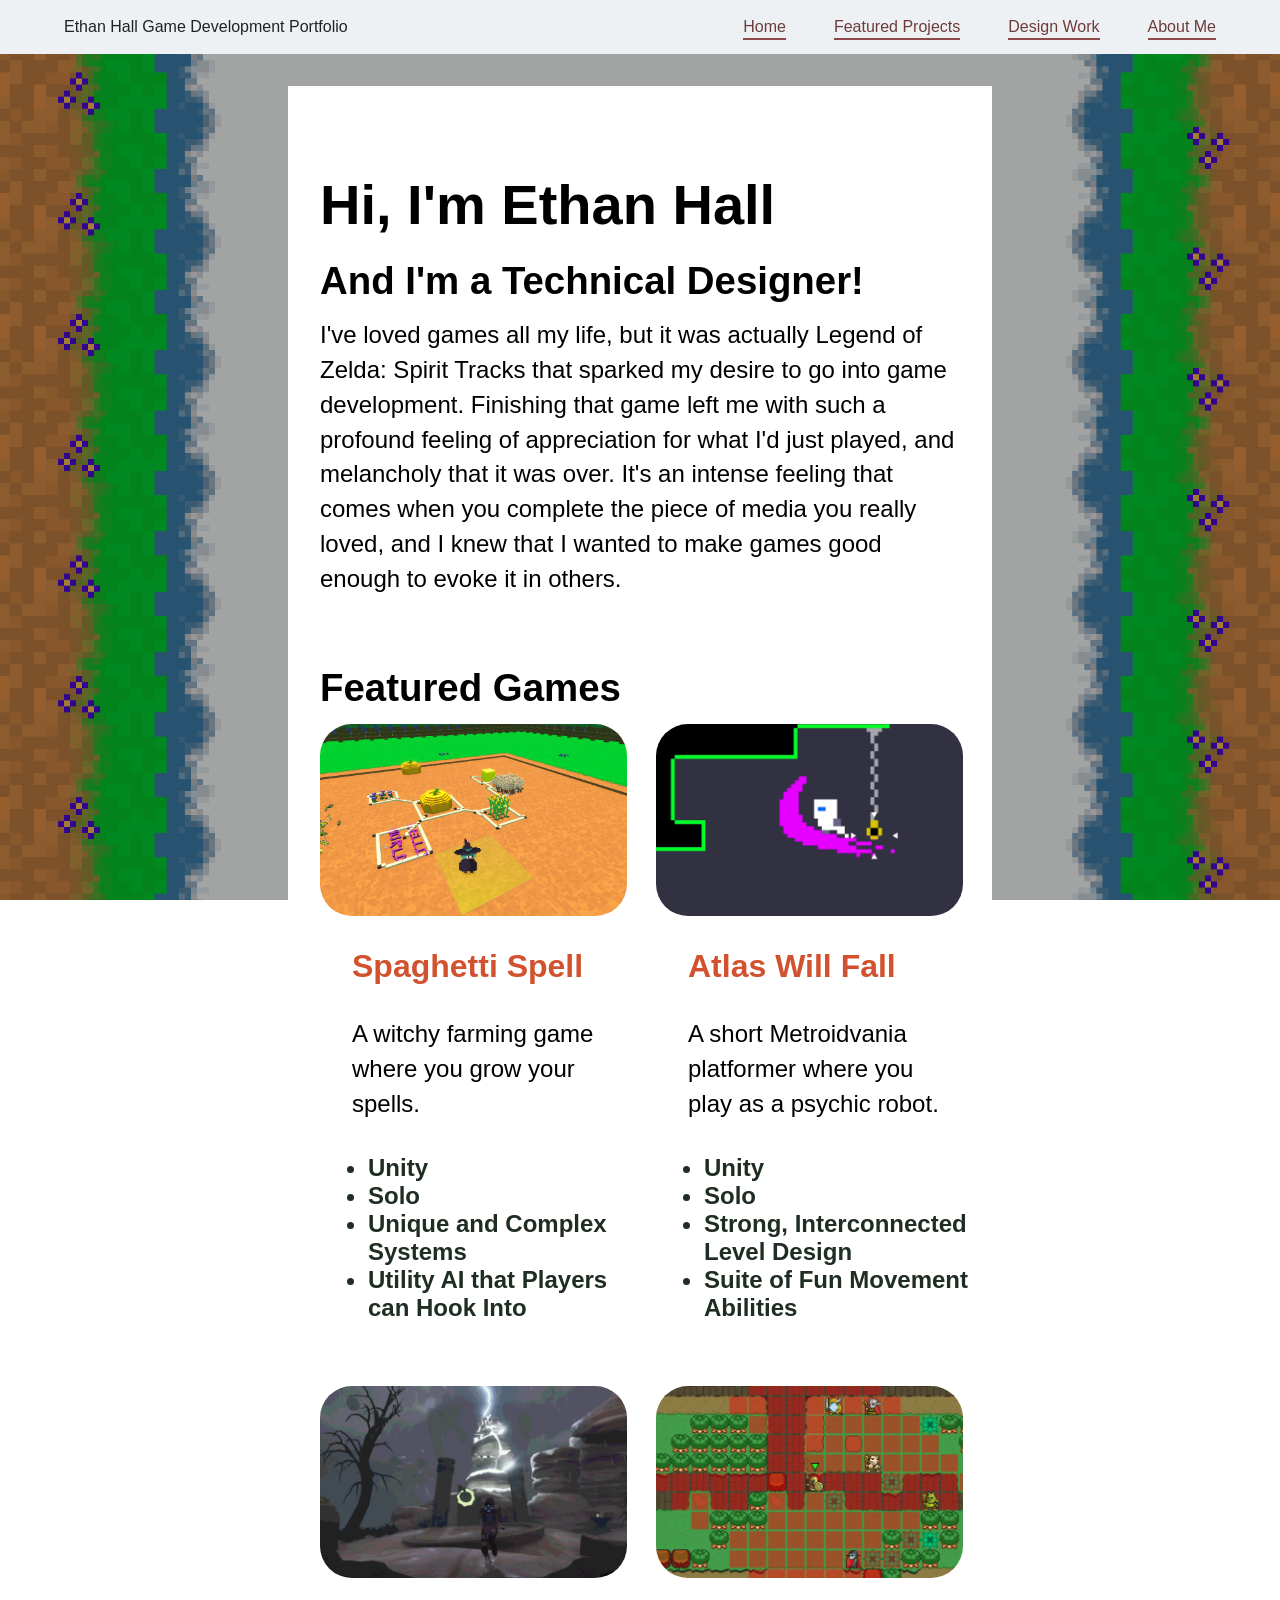
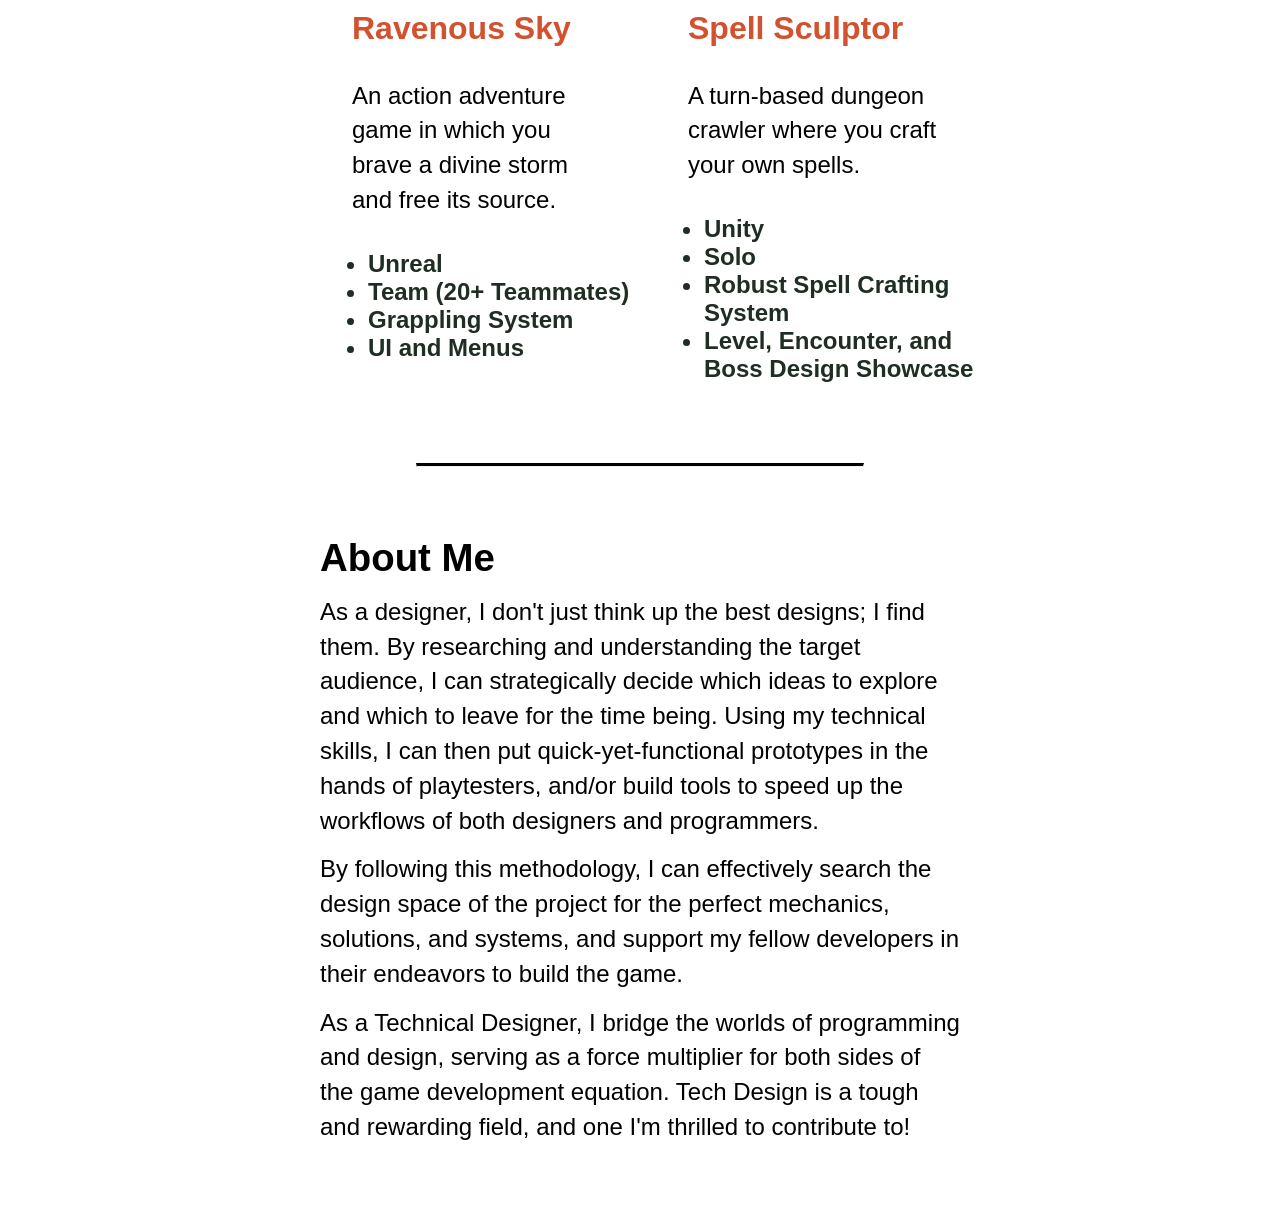
==== commit 5d507fd5: "Implementing Ron's feedback, mostly on Spaghetti Spell and the Home page" ====
--- a/index.html
+++ b/index.html
@@ -43,31 +43,20 @@
                 <article class="about-card">
 
                     <h1>Hi, I'm Ethan Hall</h1>
-                    
                     <h2>And I'm a Technical Designer!</h2>
-
-                    <p>
-                        As a designer, it's not my responsibility to think up the best designs; it's my responsibility to find them. By researching and understanding the target audience, I can strategically decide which ideas to explore and which to leave for the time being. Using my technical skills, I can then put quick-yet-functional prototypes in the hands of playtesters, and/or build tools to speed up the workflows of both designers and programmers. 
-                    </p>
-
-                    <p>
-                        By following this methodology, I can effectively search the design space of the project for the perfect mechanics, solutions, and systems, and support my fellow developers in their endeavors to do the same. In a way, my job is simple: waste my time so the team doesn't have to waste theirs.
-                    </p>
-
-                    <p>As a Technical Designer, I bridge the worlds of programming and design, serving as a force multiplier for both sides of the game development equation. Tech Design is a tough and rewarding field, and one I'm thrilled to contribute to!</p>
-                    
-                    <hr>
+                    <p>I've loved games all my life, but it was actually Legend of Zelda: Spirit Tracks that sparked my desire to go into game development. Finishing that game left me with such a profound feeling of appreciation for what I'd just played, and melancholy that it was over. It's an intense feeling that comes when you complete the piece of media you really loved, and I knew that I wanted to make games good enough to evoke it in others.</p>
 
                     <h2 class="home-page-vertical-divide" >Featured Games</h2>
                     <div class="featured-games-layout">
-
                         <div class="project-thumbnail">
-                            <div class="content-image">
-                                <img
-                                    src="images\farm-screenshot.png"
-                                    alt="Spaghetti Spell bees spelling out 'Hello World'"
-                                >
-                            </div>
+                            <a href="spaghetti-spell.html">    
+                                <div class="content-image">
+                                    <img
+                                        src="images\farm-screenshot.png"
+                                        alt="Spaghetti Spell bees spelling out 'Hello World'"
+                                    >
+                                </div>
+                            </a>
                             <a href="spaghetti-spell.html"><h3>Spaghetti Spell</h3></a>
                             <p>
                                 A witchy farming game where you grow your spells.
@@ -81,14 +70,16 @@
                         </div>
 
                         <div class="project-thumbnail">
-                            <div class="image-container">
-                                <div class="content-image">
-                                    <img
-                                        src="atlas-will-fall-media\thumbnail.png"
-                                        alt="Spaghetti Spell bees spelling out 'Hello World'"
-                                    >
+                            <a href="atlas-will-fall.html">
+                                <div class="image-container">
+                                    <div class="content-image">
+                                        <img
+                                            src="atlas-will-fall-media\thumbnail.png"
+                                            alt="Spaghetti Spell bees spelling out 'Hello World'"
+                                        >
+                                    </div>
                                 </div>
-                            </div>
+                            </a>
                             <a href="atlas-will-fall.html"><h3>Atlas Will Fall</h3></a>
                             <p>
                                 A short Metroidvania platformer where you play as a psychic robot.
@@ -102,12 +93,14 @@
                         </div>
 
                         <div class="project-thumbnail">
-                            <div class="content-image">
-                                <img
-                                    src="ravenous-sky-media/thumbnail.png"
-                                    alt="Spaghetti Spell bees spelling out 'Hello World'"
-                                >
-                            </div>
+                            <a href="spaghetti-spell.html">
+                                <div class="content-image">
+                                    <img
+                                        src="ravenous-sky-media/thumbnail.png"
+                                        alt="Spaghetti Spell bees spelling out 'Hello World'"
+                                    >
+                                </div>
+                            </a>
                             <a href="spaghetti-spell.html"><h3>Ravenous Sky</h3></a>
                             <p>
                                 An action adventure game in which you brave a divine storm and free its source.
@@ -121,14 +114,16 @@
                         </div>
 
                         <div class="project-thumbnail">
-                            <div class="image-container">
-                                <div class="content-image">
-                                    <img
-                                        src="spell-sculptor-media/thumbnail.png"
-                                        alt="Firing a bolt of magic at an enemy"
-                                    >
+                            <a href="atlas-will-fall.html">                                
+                                <div class="image-container">
+                                    <div class="content-image">
+                                        <img
+                                            src="spell-sculptor-media/thumbnail.png"
+                                            alt="Firing a bolt of magic at an enemy"
+                                        >
+                                    </div>
                                 </div>
-                            </div>
+                            </a>
                             <a href="atlas-will-fall.html"><h3>Spell Sculptor</h3></a>
                             <p>
                                 A turn-based dungeon crawler where you craft your own spells.
@@ -140,10 +135,24 @@
                                 <li>Level, Encounter, and Boss Design Showcase</li>
                             </ul>
                         </div>
+                    </div>
+
+                    <hr>
+
+                    <h2 class="home-page-vertical-divide" >About Me</h2>
+                    <p>
+                        As a designer, I don't just think up the best designs; I find them. By researching and understanding the target audience, I can strategically decide which ideas to explore and which to leave for the time being. Using my technical skills, I can then put quick-yet-functional prototypes in the hands of playtesters, and/or build tools to speed up the workflows of both designers and programmers. 
+                    </p>
+
+                    <p>
+                        By following this methodology, I can effectively search the design space of the project for the perfect mechanics, solutions, and systems, and support my fellow developers in their endeavors to build the game. 
+                    </p>
+
+                    <p>
+                        As a Technical Designer, I bridge the worlds of programming and design, serving as a force multiplier for both sides of the game development equation. Tech Design is a tough and rewarding field, and one I'm thrilled to contribute to!
+                    </p>
 
 
-                    </div>
-                    
                 </article>
 
             </section>
--- a/style.css
+++ b/style.css
@@ -44,6 +44,9 @@
     z-index: -1;
 
     background-image: url("images/sky-background.png");
+    
+    background-color: rgba(70, 73, 73, 0.5); 
+    background-blend-mode: multiply; 
 
     background-size: cover;
     background-position: center center;
@@ -85,7 +88,7 @@
    ========================================= */
 
 .site-title {
-    font-size: 1.5rem;
+    font-size: 1rem;
 
     white-space: nowrap;
 }
@@ -108,7 +111,7 @@
 
     color: #6e3b3b;
 
-    font-size: 1.5rem;
+    font-size: 1rem;
 
     text-decoration: none;
 
@@ -159,11 +162,13 @@
 */
 
 .main-section {
-    width: 55vw;
+    width: 60vw;
 
     min-width: 650px;
 
     margin: 0 auto;
+    margin-top: 2rem;
+    margin-bottom: 2rem;
 
     min-height: 100vh;
 
@@ -214,11 +219,15 @@
         60% content
         40% screenshots
     */
-    grid-template-columns: 60% 40%;
+    grid-template-columns: 100% 0%;
 
     align-items: stretch;
 
     width: 100%;
+}
+
+.span-columns {
+    grid-column: 1/-1;
 }
 
 
@@ -241,7 +250,7 @@
 .about-card {
     margin: 0;
 
-    padding: 14px;
+    padding: 2rem;
 
     min-height: 450px;
 
@@ -253,26 +262,33 @@
 
     color: #124d20;
 
-    font-size: 2.5rem;
+    font-size: 2.1rem;
     font-style: bold;
 
     line-height: 1.4;
 }
 
 .about-card h2{
-    font-size: 1.9rem;
+    font-size: 1.7rem;
 }
 
 .subtitle {
     margin-top: 3rem;
 }
 
+.about-card p{
+    color: #000000;
+}
+
+summary{
+    color: #381818;
+}
+
 .about-card p, .about-card summary{
     margin-bottom: 14px;
 
-    color: #000000;
-
-    font-size: 1.5rem;
+
+    font-size: 1.2rem;
 
     line-height: 1.45;
 }
@@ -308,7 +324,9 @@
     display: flex;
     flex-direction: column;
     gap: 15px;
-    padding: 20px;
+    padding: 0rem;
+    padding-right: 2rem;
+    padding-top: 2rem;
 
     position:sticky;
     top: 1rem;
@@ -480,7 +498,7 @@
     margin-top:2rem;
 }
 
-.atlas .image-explanation{
+.image-explanation{
     margin-bottom: 40px;
     margin-top: 10px; 
     margin-left: 40px; 
@@ -488,6 +506,8 @@
 }
 
 .home .main-section{
+    width: 55vw;
+
     background-color: #ffffff;
 }
 
@@ -509,7 +529,6 @@
 }
 
 .home .content-layout {
-    
     padding-top: 3rem;
 
     grid-template-columns: 100% 0%;
@@ -521,22 +540,22 @@
 }
 
 .home h1{
-    font-size: 4rem;
+    font-size: 3.5rem;
     color: #000;
 }
 
 .home h2{
-    font-size: 2.8rem;
+    font-size: 2.4rem;
     color: #000;
 }
 
 .home h3{
-    font-size: 2.3rem;
+    font-size: 2rem;
     color: #000;
 }
 
 .home p{
-    font-size: 2rem;
+    font-size: 1.5rem;
     color: #000;
 }
 
@@ -547,7 +566,7 @@
 }
 
 .home-page-vertical-divide{
-    margin-top: 6rem;
+    margin-top: 4rem;
 }
 
 .featured-games-layout{
@@ -572,8 +591,8 @@
 
     border-radius: 2rem;
 
-    width: 640px;
-    height: 400px;
+    width: 24vw;
+    height: 15vw;
 }
 
 .project-thumbnail h3{
@@ -594,11 +613,21 @@
 }
 
 .main-section li{
-    font-size: 2rem;
+    font-size: 1.2rem;
     font-weight: bold;
 }
 
 .main-section ul{
     margin-left: 3rem;
     margin-bottom: 3rem;
+}
+
+.home li{
+    font-size: 1.5rem;
+    font-weight: bold;
+}
+
+.home ul{
+    margin-left: 3rem;
+    margin-bottom: 3rem;
 }
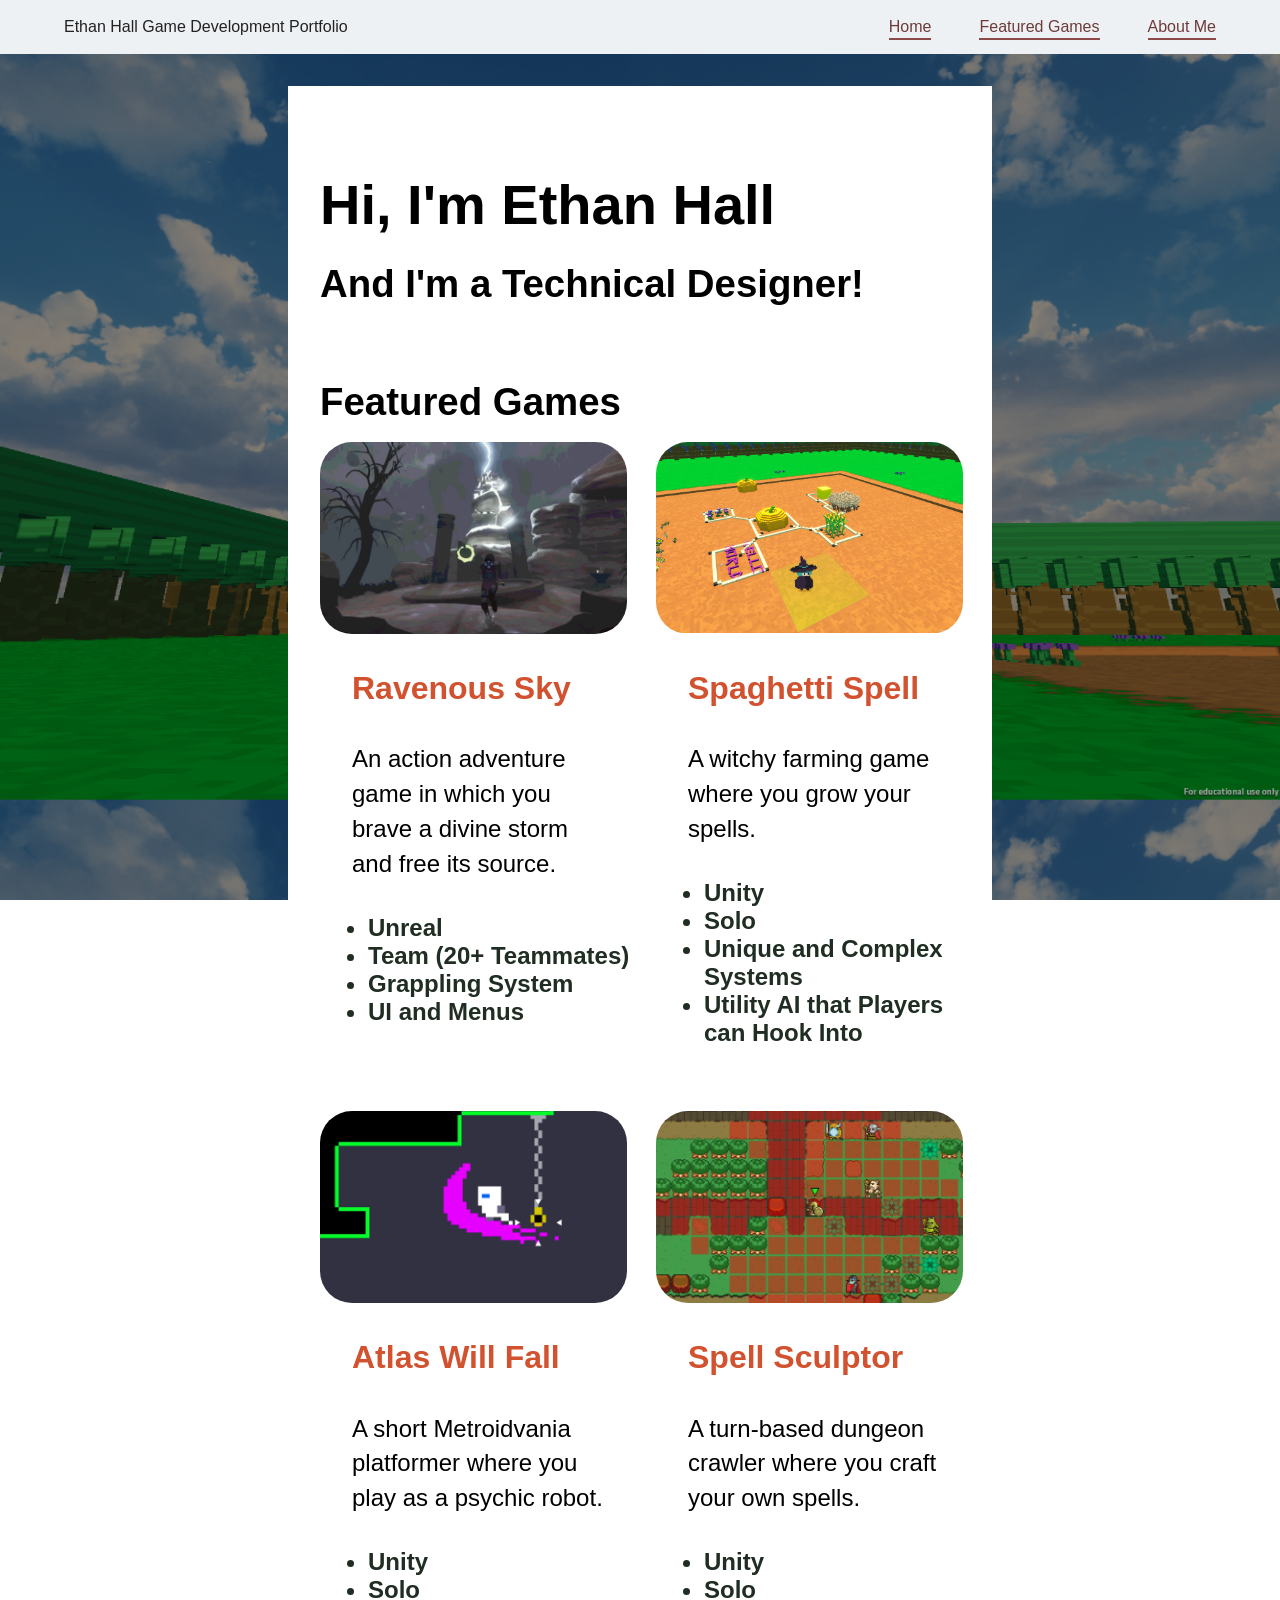
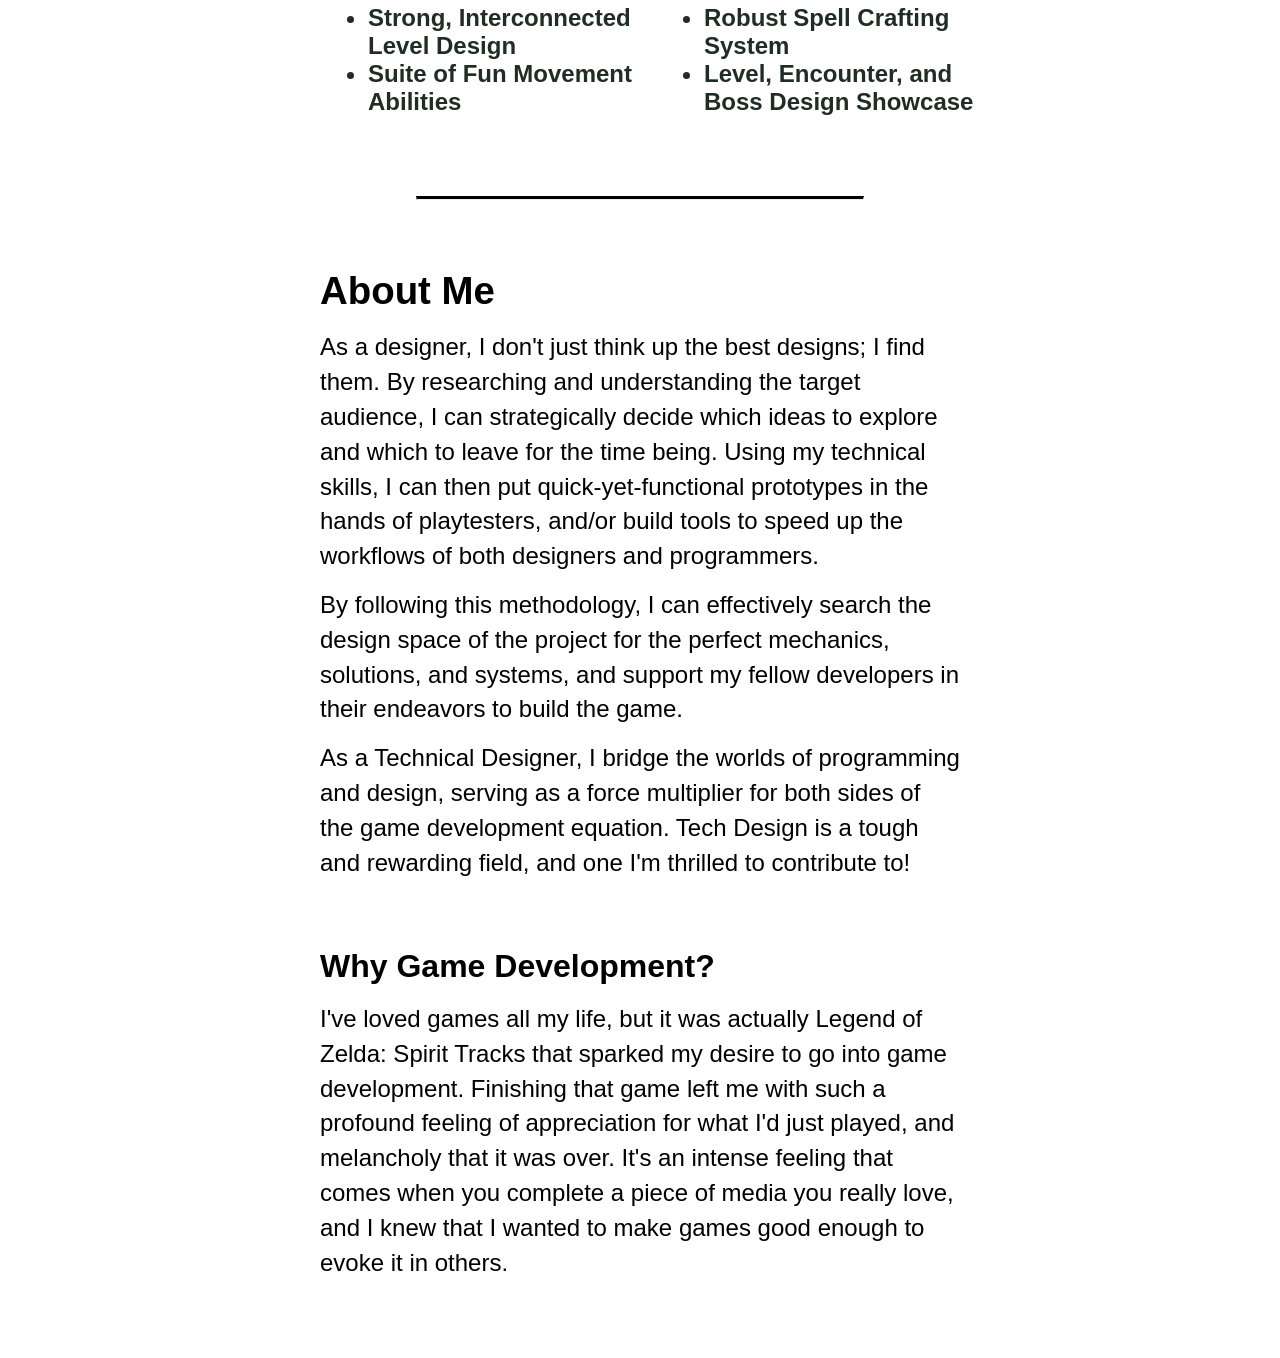
==== commit 73f62e59: "Content-wise, done There may be spelling stuff and minor tweaks but other than that." ====
--- a/index.html
+++ b/index.html
@@ -8,6 +8,7 @@
     <title>Ethan Hall | Game Development</title>
 
     <link rel="stylesheet" href="style.css">
+    <link rel="icon" type="image/png" href="ravenous-sky-media/favicon.png">
 </head>
 
 <body class="home">
@@ -20,9 +21,9 @@
 
         <nav class="site-nav">
             <a href="index.html">Home</a>
-            <a href="featured-projects.html">Featured Projects</a>
-            <a href="design-work.html">Design Work</a>
-            <a href="about.html">About Me</a>
+            <a href="index.html#featured">Featured Games</a>
+            <!-- <a href="design-work.html">Design Work</a> -->
+            <a href="index.html#about">About Me</a>
         </nav>
 
     </header>
@@ -44,10 +45,31 @@
 
                     <h1>Hi, I'm Ethan Hall</h1>
                     <h2>And I'm a Technical Designer!</h2>
-                    <p>I've loved games all my life, but it was actually Legend of Zelda: Spirit Tracks that sparked my desire to go into game development. Finishing that game left me with such a profound feeling of appreciation for what I'd just played, and melancholy that it was over. It's an intense feeling that comes when you complete the piece of media you really loved, and I knew that I wanted to make games good enough to evoke it in others.</p>
 
-                    <h2 class="home-page-vertical-divide" >Featured Games</h2>
+                    <h2 id="featured" class="home-page-vertical-divide" >Featured Games</h2>
                     <div class="featured-games-layout">
+                        
+                        <div class="project-thumbnail">
+                            <a href="ravenous-sky.html">
+                                <div class="content-image">
+                                    <img
+                                        src="ravenous-sky-media/thumbnail.png"
+                                        alt="Spaghetti Spell bees spelling out 'Hello World'"
+                                    >
+                                </div>
+                            </a>
+                            <a href="ravenous-sky.html"><h3>Ravenous Sky</h3></a>
+                            <p>
+                                An action adventure game in which you brave a divine storm and free its source.
+                            </p>
+                            <ul>
+                                <li>Unreal</li>
+                                <li>Team (20+ Teammates)</li>
+                                <li>Grappling System</li>
+                                <li>UI and Menus</li>
+                            </ul>
+                        </div>
+
                         <div class="project-thumbnail">
                             <a href="spaghetti-spell.html">    
                                 <div class="content-image">
@@ -93,28 +115,7 @@
                         </div>
 
                         <div class="project-thumbnail">
-                            <a href="spaghetti-spell.html">
-                                <div class="content-image">
-                                    <img
-                                        src="ravenous-sky-media/thumbnail.png"
-                                        alt="Spaghetti Spell bees spelling out 'Hello World'"
-                                    >
-                                </div>
-                            </a>
-                            <a href="spaghetti-spell.html"><h3>Ravenous Sky</h3></a>
-                            <p>
-                                An action adventure game in which you brave a divine storm and free its source.
-                            </p>
-                            <ul>
-                                <li>Unreal</li>
-                                <li>Team (20+ Teammates)</li>
-                                <li>Grappling System</li>
-                                <li>UI and Menus</li>
-                            </ul>
-                        </div>
-
-                        <div class="project-thumbnail">
-                            <a href="atlas-will-fall.html">                                
+                            <a href="spell-sculptor.html">                                
                                 <div class="image-container">
                                     <div class="content-image">
                                         <img
@@ -124,7 +125,7 @@
                                     </div>
                                 </div>
                             </a>
-                            <a href="atlas-will-fall.html"><h3>Spell Sculptor</h3></a>
+                            <a href="spell-sculptor.html"><h3>Spell Sculptor</h3></a>
                             <p>
                                 A turn-based dungeon crawler where you craft your own spells.
                             </p>
@@ -139,19 +140,21 @@
 
                     <hr>
 
-                    <h2 class="home-page-vertical-divide" >About Me</h2>
+                    <h2 id="about" class="home-page-vertical-divide" >About Me</h2>
                     <p>
                         As a designer, I don't just think up the best designs; I find them. By researching and understanding the target audience, I can strategically decide which ideas to explore and which to leave for the time being. Using my technical skills, I can then put quick-yet-functional prototypes in the hands of playtesters, and/or build tools to speed up the workflows of both designers and programmers. 
                     </p>
-
+                    
                     <p>
                         By following this methodology, I can effectively search the design space of the project for the perfect mechanics, solutions, and systems, and support my fellow developers in their endeavors to build the game. 
                     </p>
-
+                    
                     <p>
                         As a Technical Designer, I bridge the worlds of programming and design, serving as a force multiplier for both sides of the game development equation. Tech Design is a tough and rewarding field, and one I'm thrilled to contribute to!
                     </p>
-
+                    
+                    <h3 class="home-page-vertical-divide" >Why Game Development?</h3>
+                    <p>I've loved games all my life, but it was actually Legend of Zelda: Spirit Tracks that sparked my desire to go into game development. Finishing that game left me with such a profound feeling of appreciation for what I'd just played, and melancholy that it was over. It's an intense feeling that comes when you complete a piece of media you really love, and I knew that I wanted to make games good enough to evoke it in others.</p>
 
                 </article>
 
--- a/style.css
+++ b/style.css
@@ -257,8 +257,8 @@
     background: transparent;
 }
 
-.about-card h1, .about-card h2 {
-    margin-bottom: 10px;
+.about-card h1, .about-card h2, .about-card h3 {
+    margin-bottom: .8rem;
 
     color: #124d20;
 
@@ -482,7 +482,7 @@
 */
 
 .atlas .page-background{
-    background-image: none;
+    background-image: url("atlas-will-fall-media/Atlas\ Will\ Fall\ Screenshot\ 3.png");
     background-color: #494949;
 }
 
@@ -494,16 +494,20 @@
     background-color: #ecedf8f8;
 }
 
-.top-margin-40px {
+.top-margin-2rem {
     margin-top:2rem;
 }
 
-.image-explanation{
+.about-card .image-explanation{
     margin-bottom: 40px;
     margin-top: 10px; 
     margin-left: 40px; 
-    color: rgb(57, 57, 57);
-}
+    color: rgb(49, 49, 49);
+
+    font-size: 1.05rem;
+}
+
+/* HOME Variations */
 
 .home .main-section{
     width: 55vw;
@@ -521,7 +525,7 @@
 
     z-index: -1;
 
-    background-image: url("home-media/Main Page BG.png");
+    /* background-image: url("home-media/background.gif"); */
 
     background-size: 100% auto;
     background-position: top center;
@@ -630,4 +634,32 @@
 .home ul{
     margin-left: 3rem;
     margin-bottom: 3rem;
-}+}
+
+/* Ravenous Sky Variations */
+.ravenous .page-background{
+    background-image: url("ravenous-sky-media/ravenous\ background.png");
+    background-color: #d9d8d8;
+}
+
+.ravenous h1, .ravenous h2{
+    color: #000;
+}
+
+.ravenous .main-section {
+    background-color: #ecedf8f8;
+}
+
+/* Spell Sculptor Variations */
+.sculptor .page-background{
+    background-image: url("spell-sculptor-media/background-2.png");
+    background-color: #5e5d5d;
+}
+
+.sculptor .main-section {
+    background-color: #ecedf8f8;
+}
+
+.sculptor h1, .sculptor h2{
+    color: #000;
+}
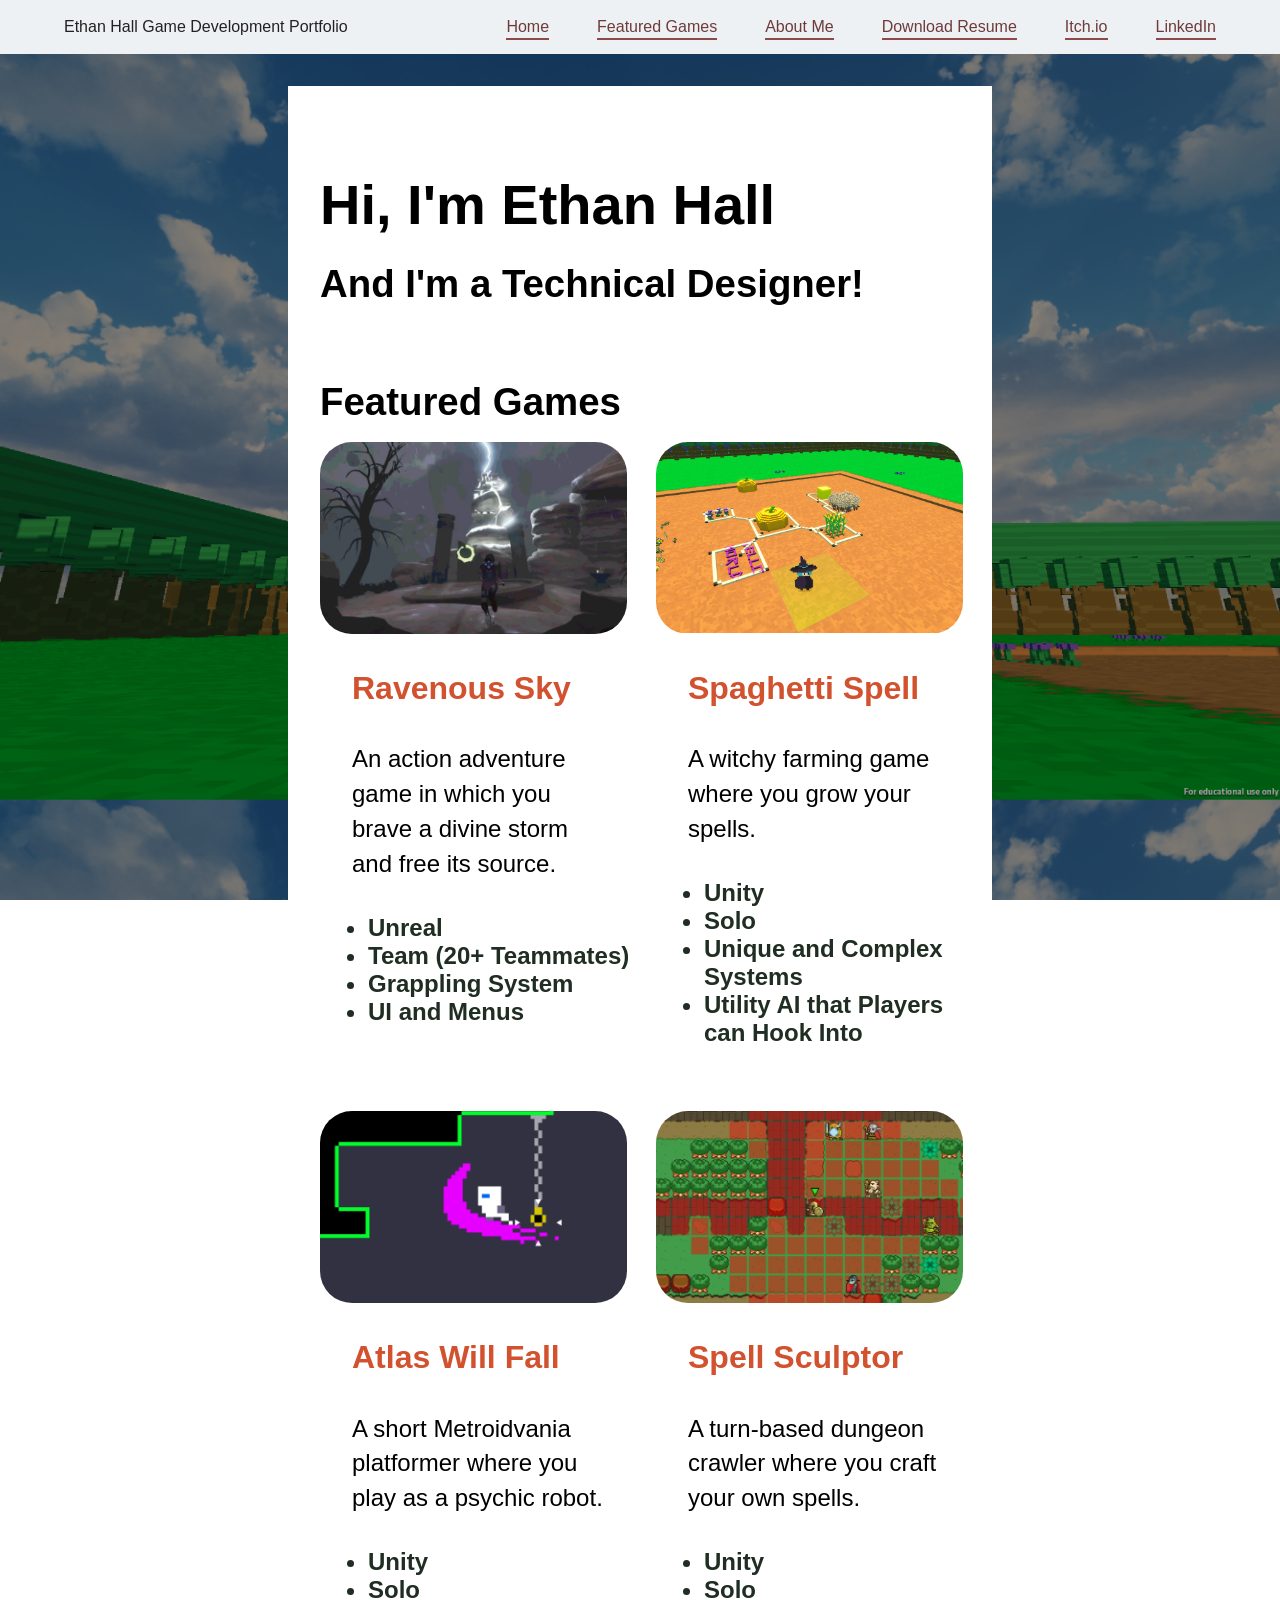
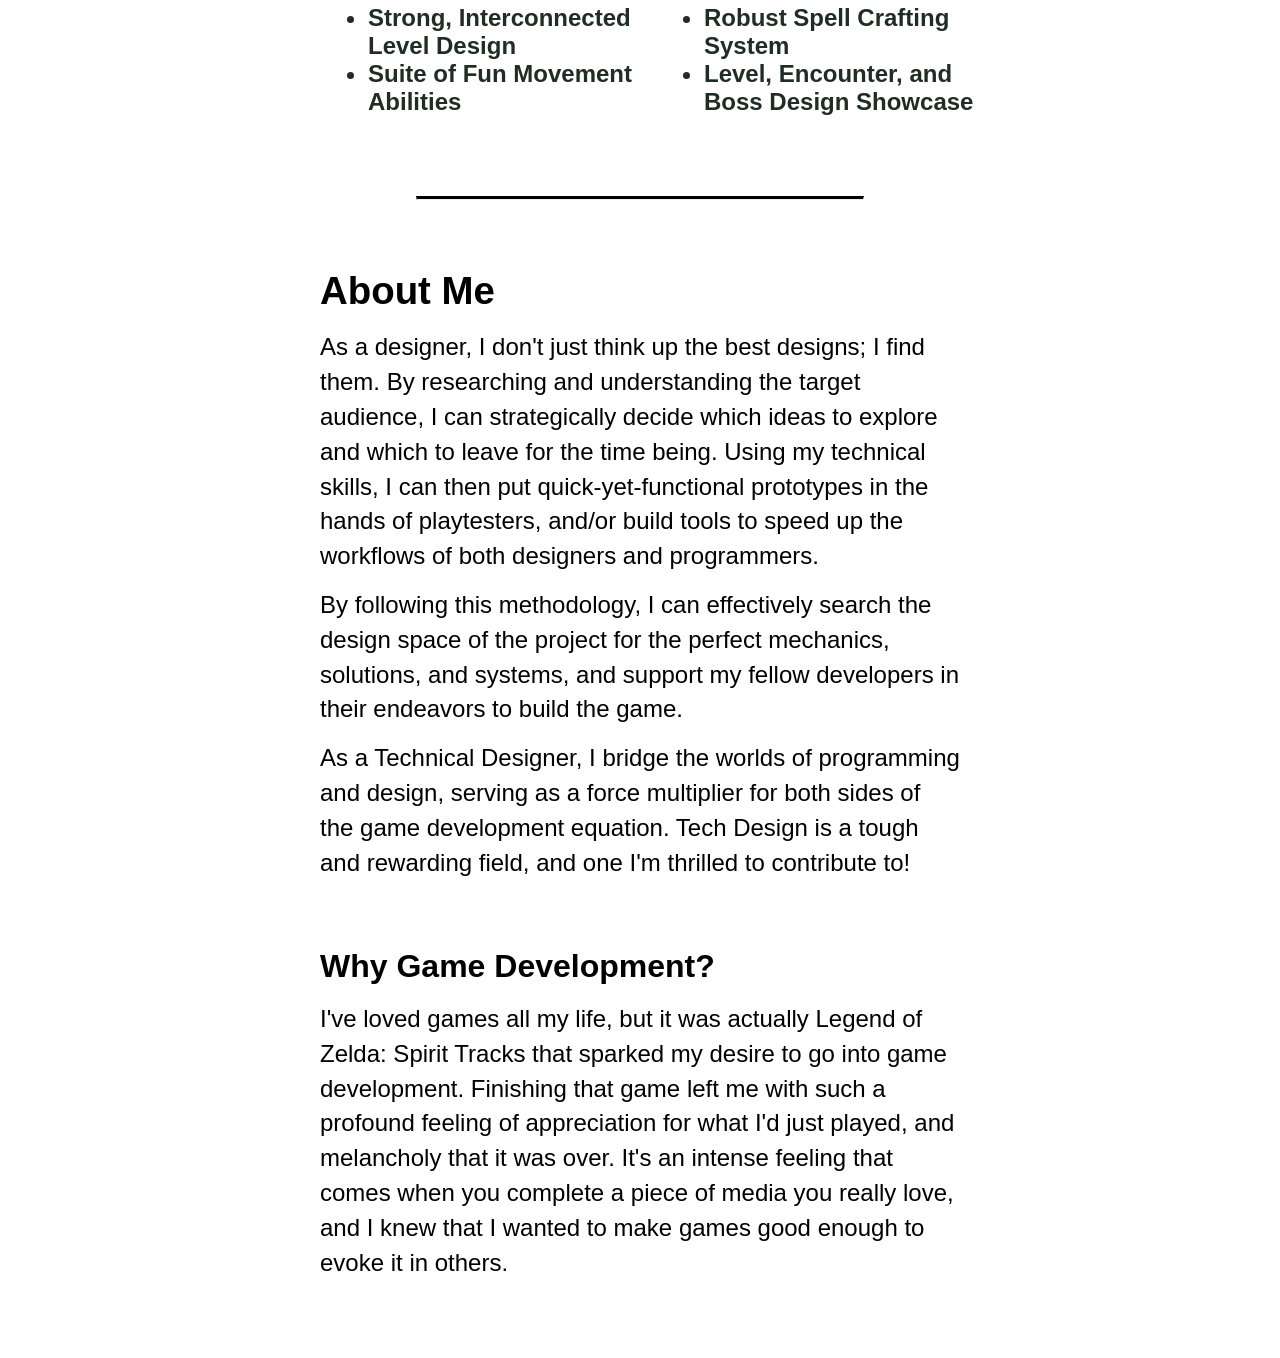
==== commit 943ffbf3: "Added more links to the header" ====
--- a/index.html
+++ b/index.html
@@ -24,6 +24,9 @@
             <a href="index.html#featured">Featured Games</a>
             <!-- <a href="design-work.html">Design Work</a> -->
             <a href="index.html#about">About Me</a>
+            <a href="home-media/Ethan Hall Game Dev Resume.pdf">Download Resume</a>
+            <a href="https://ethanhallgamedev.itch.io/">Itch.io</a>
+            <a href="https://www.linkedin.com/in/ethan-patrick-hall">LinkedIn</a>
         </nav>
 
     </header>
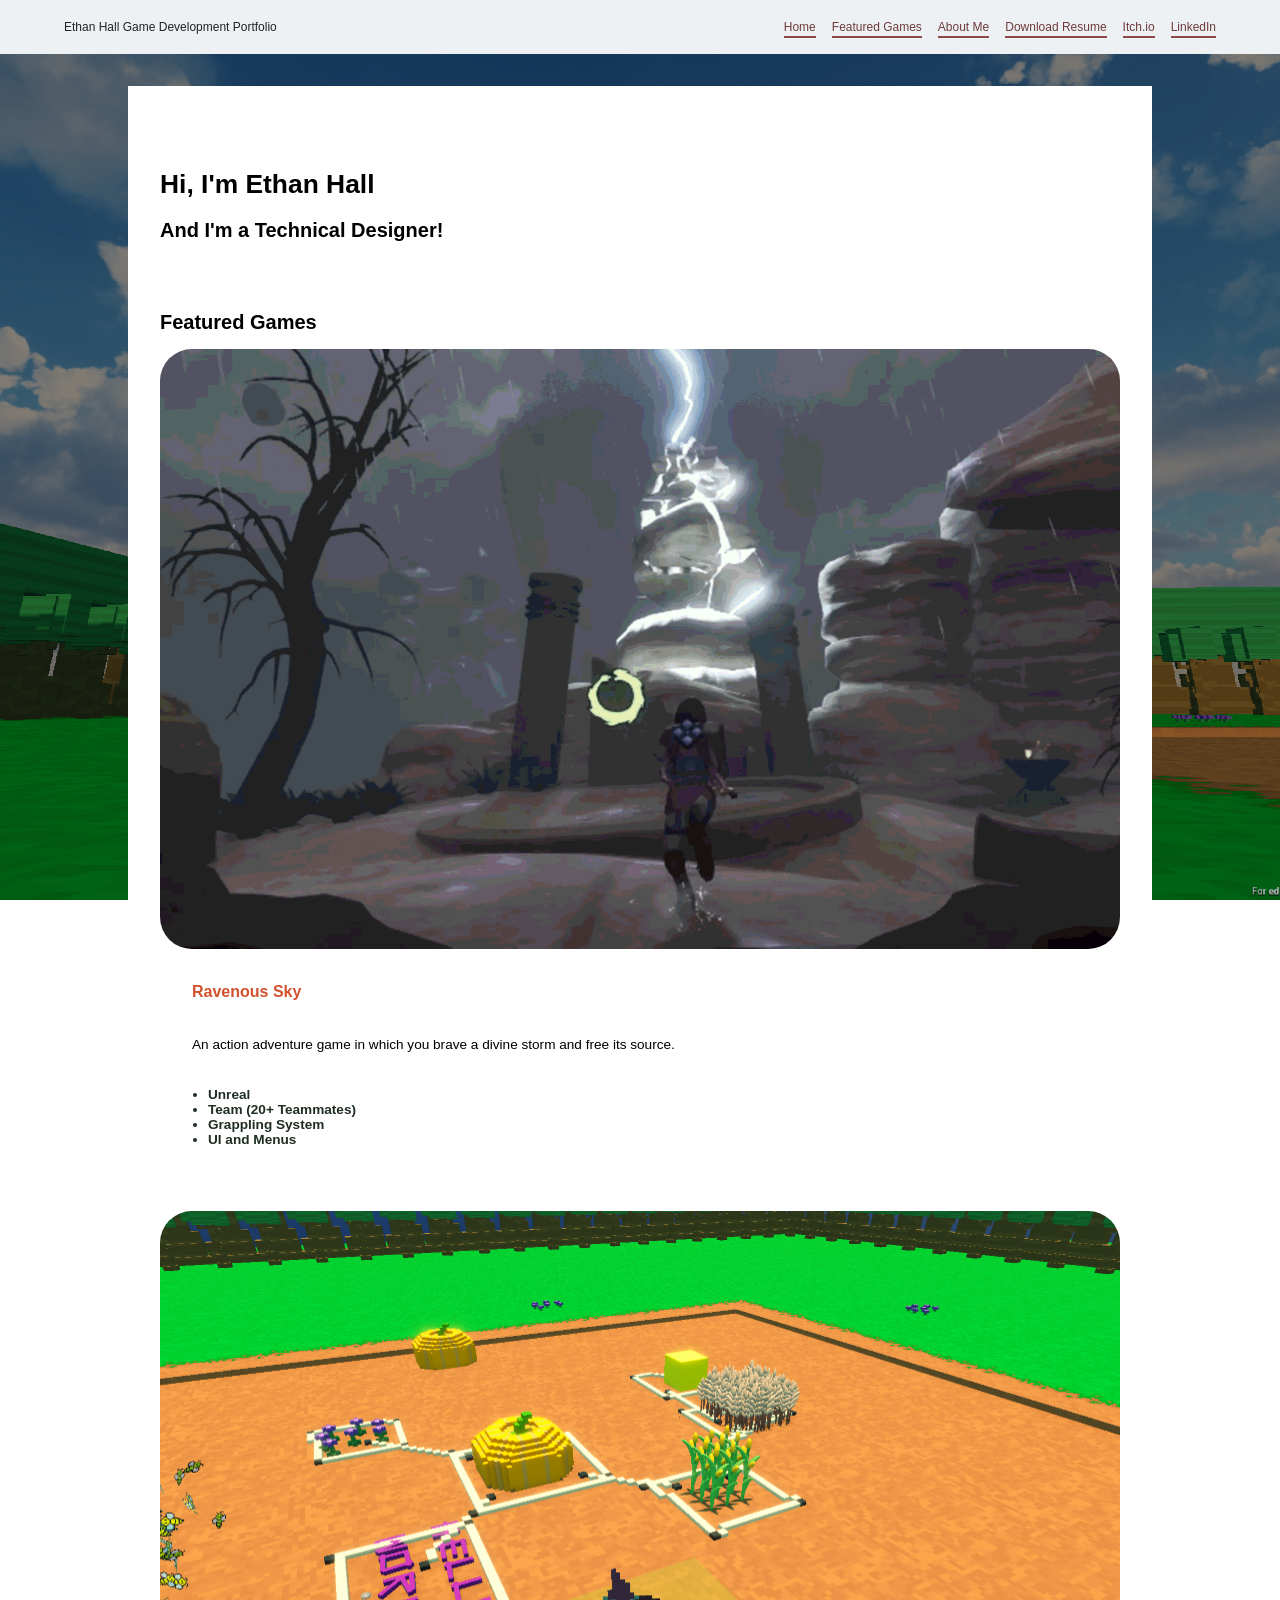
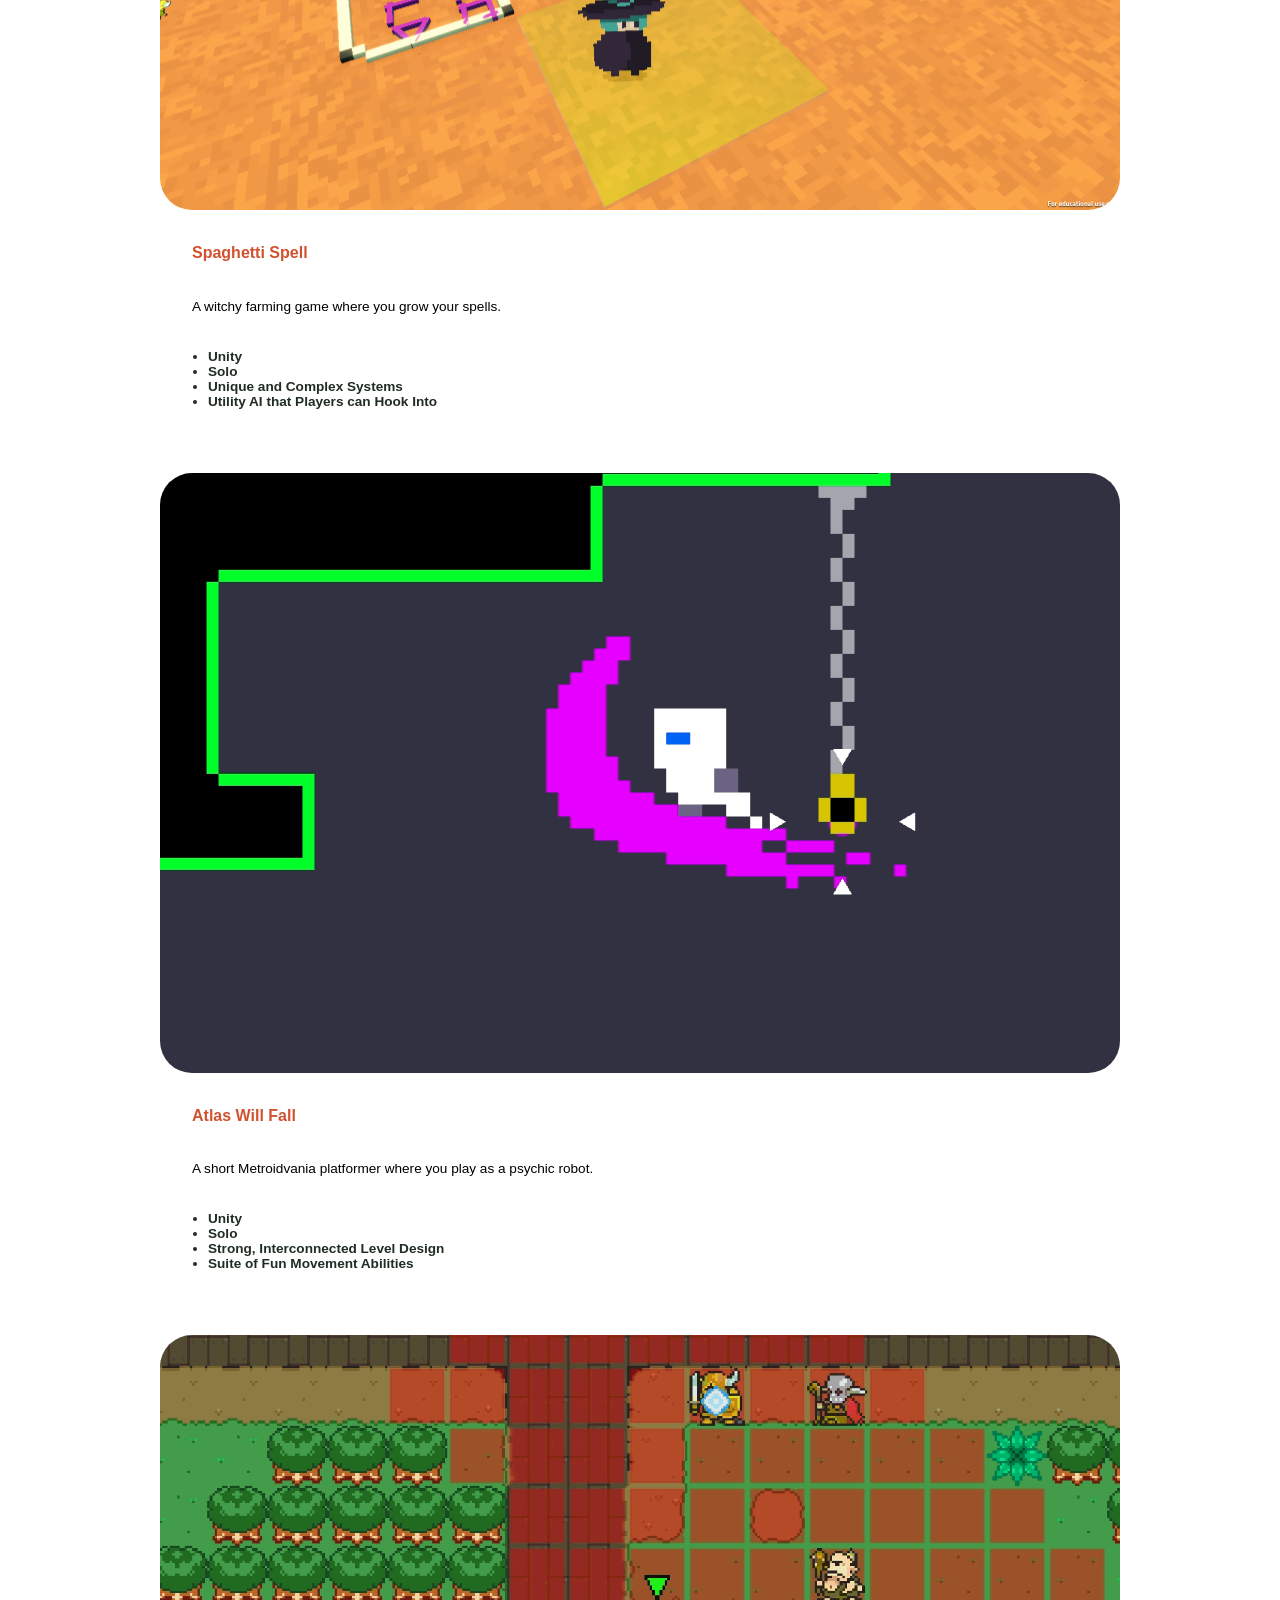
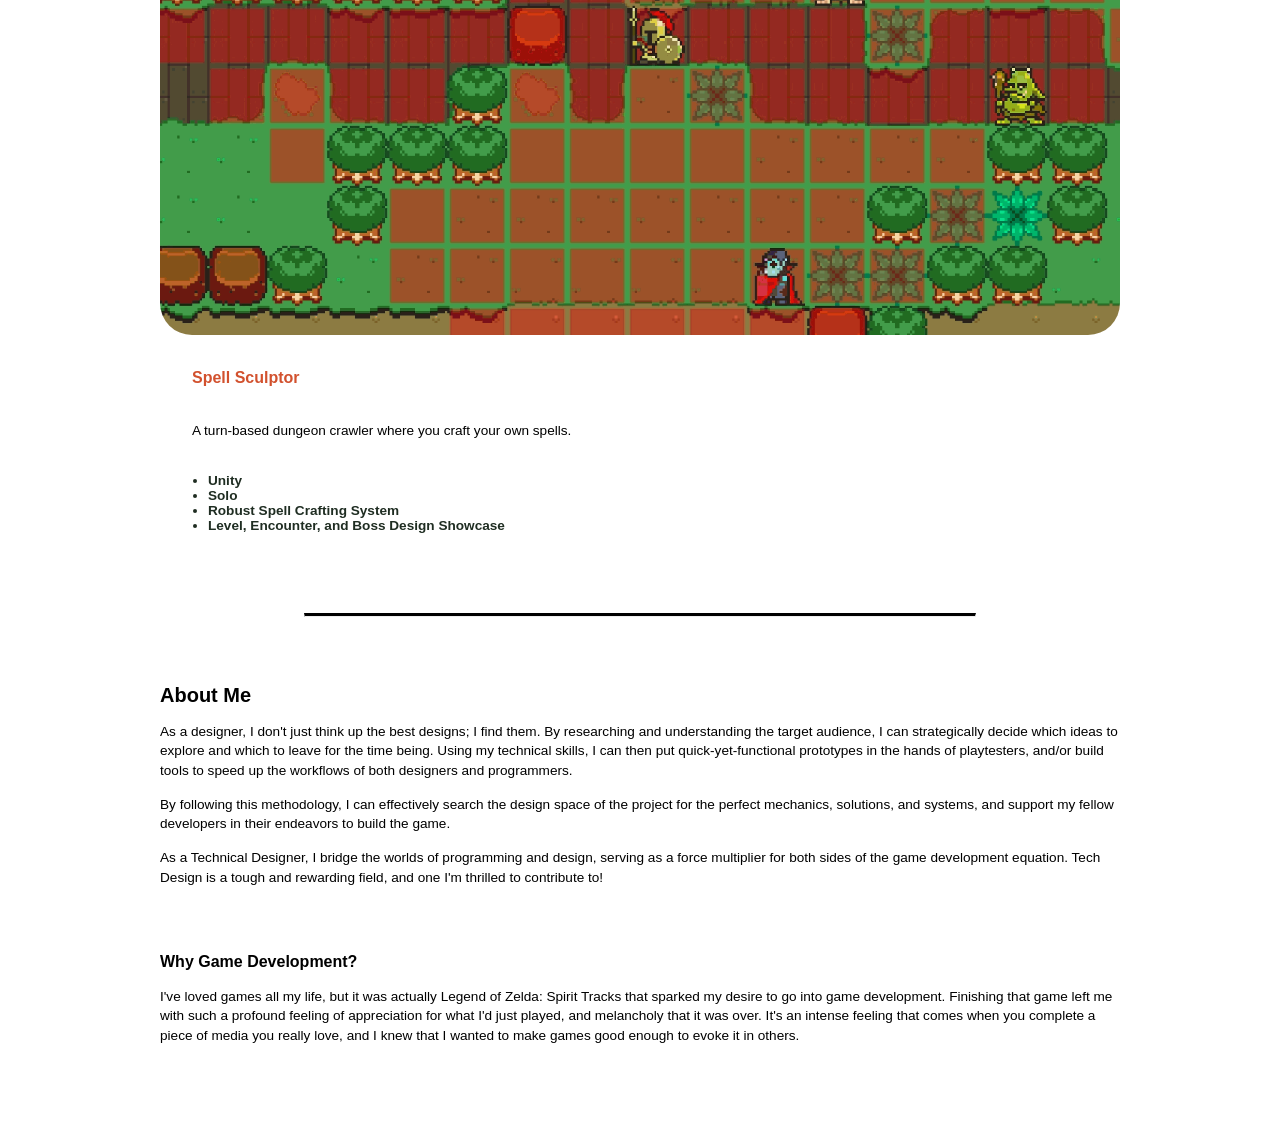
==== commit d2f8b6d4: "Hopefully should work better on mobile" ====
--- a/index.html
+++ b/index.html
@@ -18,6 +18,15 @@
         <div class="site-title">
             Ethan Hall Game Development Portfolio
         </div>
+
+        <!-- Hamburger menu toggle -->
+        <input type="checkbox" id="menu-toggle" class="menu-toggle">
+
+        <label for="menu-toggle" class="menu-button" aria-label="Toggle navigation">
+            <span></span>
+            <span></span>
+            <span></span>
+        </label>
 
         <nav class="site-nav">
             <a href="index.html">Home</a>
--- a/style.css
+++ b/style.css
@@ -24,6 +24,25 @@
 }
 
 
+
+.featured-games-layout{
+    display: grid;
+
+    grid-template-columns: 50% 50%;
+    
+    gap: 1rem;
+
+    align-items: stretch;
+    
+    width: 100%;
+}
+
+.featured-games-layout .project-thumbnail{
+    /* background-color: #000; */
+    /* outline: 3px solid black; */
+}
+
+
 /* =========================================
    FULL PAGE BACKGROUND
    ========================================= */
@@ -33,23 +52,23 @@
     entire viewport.
 */
 
-.page-background {
+.page-background {    
     position: fixed;
-
+    
     inset: 0;
-
-    width: 120%;
-    height: 120%;
-
+    
+    width: 100%;
+    height: 100%;
+    
     z-index: -1;
-
+    
     background-image: url("images/sky-background.png");
-    
     background-color: rgba(70, 73, 73, 0.5); 
     background-blend-mode: multiply; 
-
-    background-size: cover;
-    background-position: center center;
+    
+    background-size: cover;    
+    background-position: top center;
+    
     background-repeat: no-repeat;
 }
 
@@ -287,8 +306,7 @@
 .about-card p, .about-card summary{
     margin-bottom: 14px;
 
-
-    font-size: 1.2rem;
+    font-size: 1.4rem;
 
     line-height: 1.45;
 }
@@ -417,65 +435,6 @@
 }
 
 
-/* =========================================
-   RESPONSIVE DESIGN
-   ========================================= */
-
-/*
-    Once the screen becomes too narrow for
-    the desktop composition, stack everything.
-*/
-
-@media (max-width: 900px) {
-
-    .main-section {
-        width: 90vw;
-
-        min-width: 0;
-    }
-
-    .content-layout {
-        grid-template-columns: 1fr;
-    }
-
-    .screenshots-column {
-        display: grid;
-
-        grid-template-columns: 1fr 1fr;
-    }
-
-    .banner {
-        height: 130px;
-    }
-}
-
-
-/*
-    Phone layout
-*/
-
-@media (max-width: 600px) {
-
-    .main-section {
-        width: 100vw;
-    }
-
-    .banner {
-        height: 110px;
-    }
-
-    .screenshots-column {
-        grid-template-columns: 1fr;
-    }
-
-    .about-card {
-        padding: 18px;
-    }
-
-    .about-card p {
-        font-size: 0.85rem;
-    }
-}
 
 /*
 Atlas Will Fall variations
@@ -510,8 +469,6 @@
 /* HOME Variations */
 
 .home .main-section{
-    width: 55vw;
-
     background-color: #ffffff;
 }
 
@@ -520,16 +477,16 @@
 
     inset: 0;
 
-    width: 100vw;
-    height: auto;
+    width: 100%;
+    height: 100%;
 
     z-index: -1;
 
     /* background-image: url("home-media/background.gif"); */
 
-    background-size: 100% auto;
+    background-size: cover;    
     background-position: top center;
-    background-repeat: repeat-y;
+    /* background-repeat: repeat-y; */
 }
 
 .home .content-layout {
@@ -559,7 +516,6 @@
 }
 
 .home p{
-    font-size: 1.5rem;
     color: #000;
 }
 
@@ -573,30 +529,13 @@
     margin-top: 4rem;
 }
 
-.featured-games-layout{
-    display: grid;
-
-    grid-template-columns: 50% 50%;
-    
-    gap: 1rem;
-
-    align-items: stretch;
-    
-    width: 100%;
-}
-
-.featured-games-layout .project-thumbnail{
-    /* background-color: #000; */
-    /* outline: 3px solid black; */
-}
-
 .project-thumbnail .content-image{
     margin-top: 0;
 
     border-radius: 2rem;
 
-    width: 24vw;
-    height: 15vw;
+    width: 100%;
+    height: auto;
 }
 
 .project-thumbnail h3{
@@ -617,21 +556,11 @@
 }
 
 .main-section li{
-    font-size: 1.2rem;
+    font-size: 1.4rem;
     font-weight: bold;
 }
 
 .main-section ul{
-    margin-left: 3rem;
-    margin-bottom: 3rem;
-}
-
-.home li{
-    font-size: 1.5rem;
-    font-weight: bold;
-}
-
-.home ul{
     margin-left: 3rem;
     margin-bottom: 3rem;
 }
@@ -663,3 +592,214 @@
 .sculptor h1, .sculptor h2{
     color: #000;
 }
+
+
+/* =========================================
+   RESPONSIVE DESIGN
+   ========================================= */
+
+/*
+    Once the screen becomes too narrow for
+    the desktop composition, stack everything.
+*/
+
+.menu-toggle,
+.menu-button {
+    display: none;
+}
+
+@media (max-width: 1920px) {
+    .main-section {
+        width: 70vw;
+    }
+}
+
+@media (max-width: 1600px) {
+    .site-title,.site-nav a {
+        font-size: 0.9rem;
+    }
+
+    .site-nav {
+        display: flex;
+
+        align-items: center;
+
+        gap: 2rem;
+    }
+
+    .featured-games-layout{
+        grid-template-columns: 100%;
+    }
+
+    .main-section {
+        width: 75vw;
+    }
+
+    .project-thumbnail .content-image{
+        /* height: auto; */
+    }
+
+    .about-card p, .about-card summary{
+        font-size: 1.2rem;
+    }
+
+    .main-section li{
+        font-size: 1.2rem;
+    }
+
+    .home h1{
+        font-size: 2.7rem;
+    }
+    .home h2{
+        font-size: 2rem;
+    }
+    .home h3{
+        font-size: 1.6rem;
+    }
+
+    .about-card h1{
+        font-size: 2.7rem;
+    }
+    .about-card h2{
+        font-size: 2rem;
+    }
+    .about-card h3{
+        font-size: 1.6rem;
+    }
+
+    .about-card .image-explanation{
+        font-size: 1rem;
+    }
+
+    
+}
+
+@media (max-width: 1350px) {
+    .site-title,.site-nav a {
+        font-size: 0.75rem;
+    }
+
+    .site-nav {
+        display: flex;
+
+        align-items: center;
+
+        gap: 1rem;
+    }
+
+    .main-section {
+        width: 80vw;
+    }
+
+    /* .project-thumbnail .content-image{
+        height: auto;
+        width: auto;
+    } */
+
+    .about-card p, .about-card summary{
+        font-size: .85rem;
+    }
+
+    .main-section li{
+        font-size: .85rem;
+    }
+
+    .home h1{
+        font-size: 2.2rem;
+    }
+    .home h2{
+        font-size: 1.5rem;
+    }
+    .home h3{
+        font-size: 1.2rem;
+    }
+
+    .about-card h1{
+        font-size: 1.65rem;
+    }
+    .about-card h2{
+        font-size: 1.25rem;
+    }
+    .about-card h3{
+        font-size: 1rem;
+    }
+
+    .about-card .image-explanation{
+        font-size: .85rem;
+    }
+}
+
+@media (max-width: 1050px) {
+
+    .site-header {
+        height: auto;
+        min-height: 60px;
+        /* padding: 1rem 5%; */
+        flex-wrap: wrap;
+    }
+
+    .site-title {
+        font-size: 0.9rem;
+    }
+
+    /* Hamburger button */
+    .menu-button {
+        display: flex;
+        flex-direction: column;
+        justify-content: space-between;
+
+        width: 28px;
+        height: 22px;
+
+        cursor: pointer;
+        order: 1;
+    }
+
+    .menu-button span {
+        display: block;
+        width: 100%;
+        height: 3px;
+
+        background-color: #6e3b3b;
+        border-radius: 2px;
+    }
+
+    /* Hide the actual checkbox */
+    .menu-toggle {
+        display: none;
+    }
+
+    /* Navigation is closed by default */
+    .site-nav {
+        display: none;
+        order: 2;
+
+        width: 100%;
+        flex-direction: column;
+        align-items: flex-start;
+        gap: 1rem;
+
+        padding-top: 1rem;
+    }
+
+    .site-nav a {
+        display: block;
+        width: 100%;
+    }
+
+    /* Checkbox checked = menu open */
+    .menu-toggle:checked ~ .site-nav {
+        display: flex;
+    }
+
+    /* Keyboard accessibility */
+    .menu-toggle:focus-visible + .menu-button {
+        outline: 2px solid #8d4949;
+        outline-offset: 5px;
+    }
+
+    .main-section {
+        width: 90vw;
+    }
+
+}
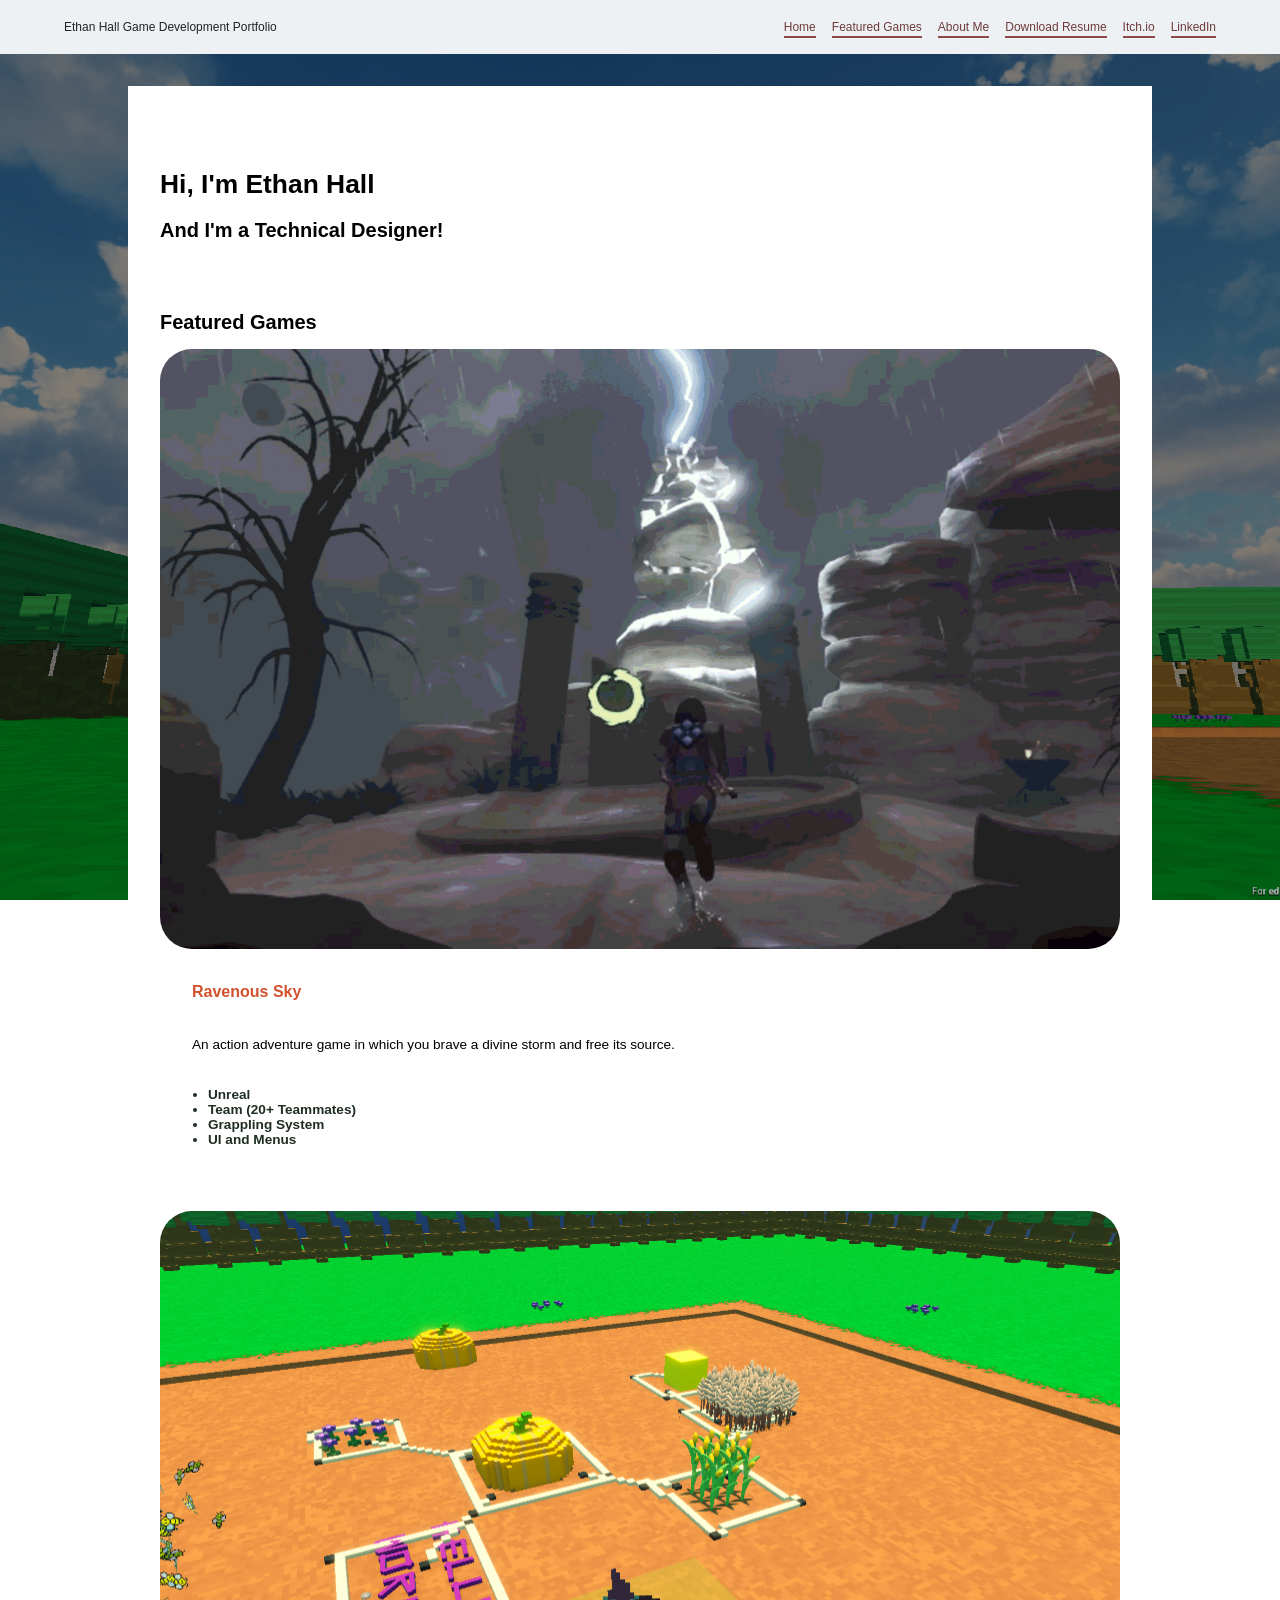
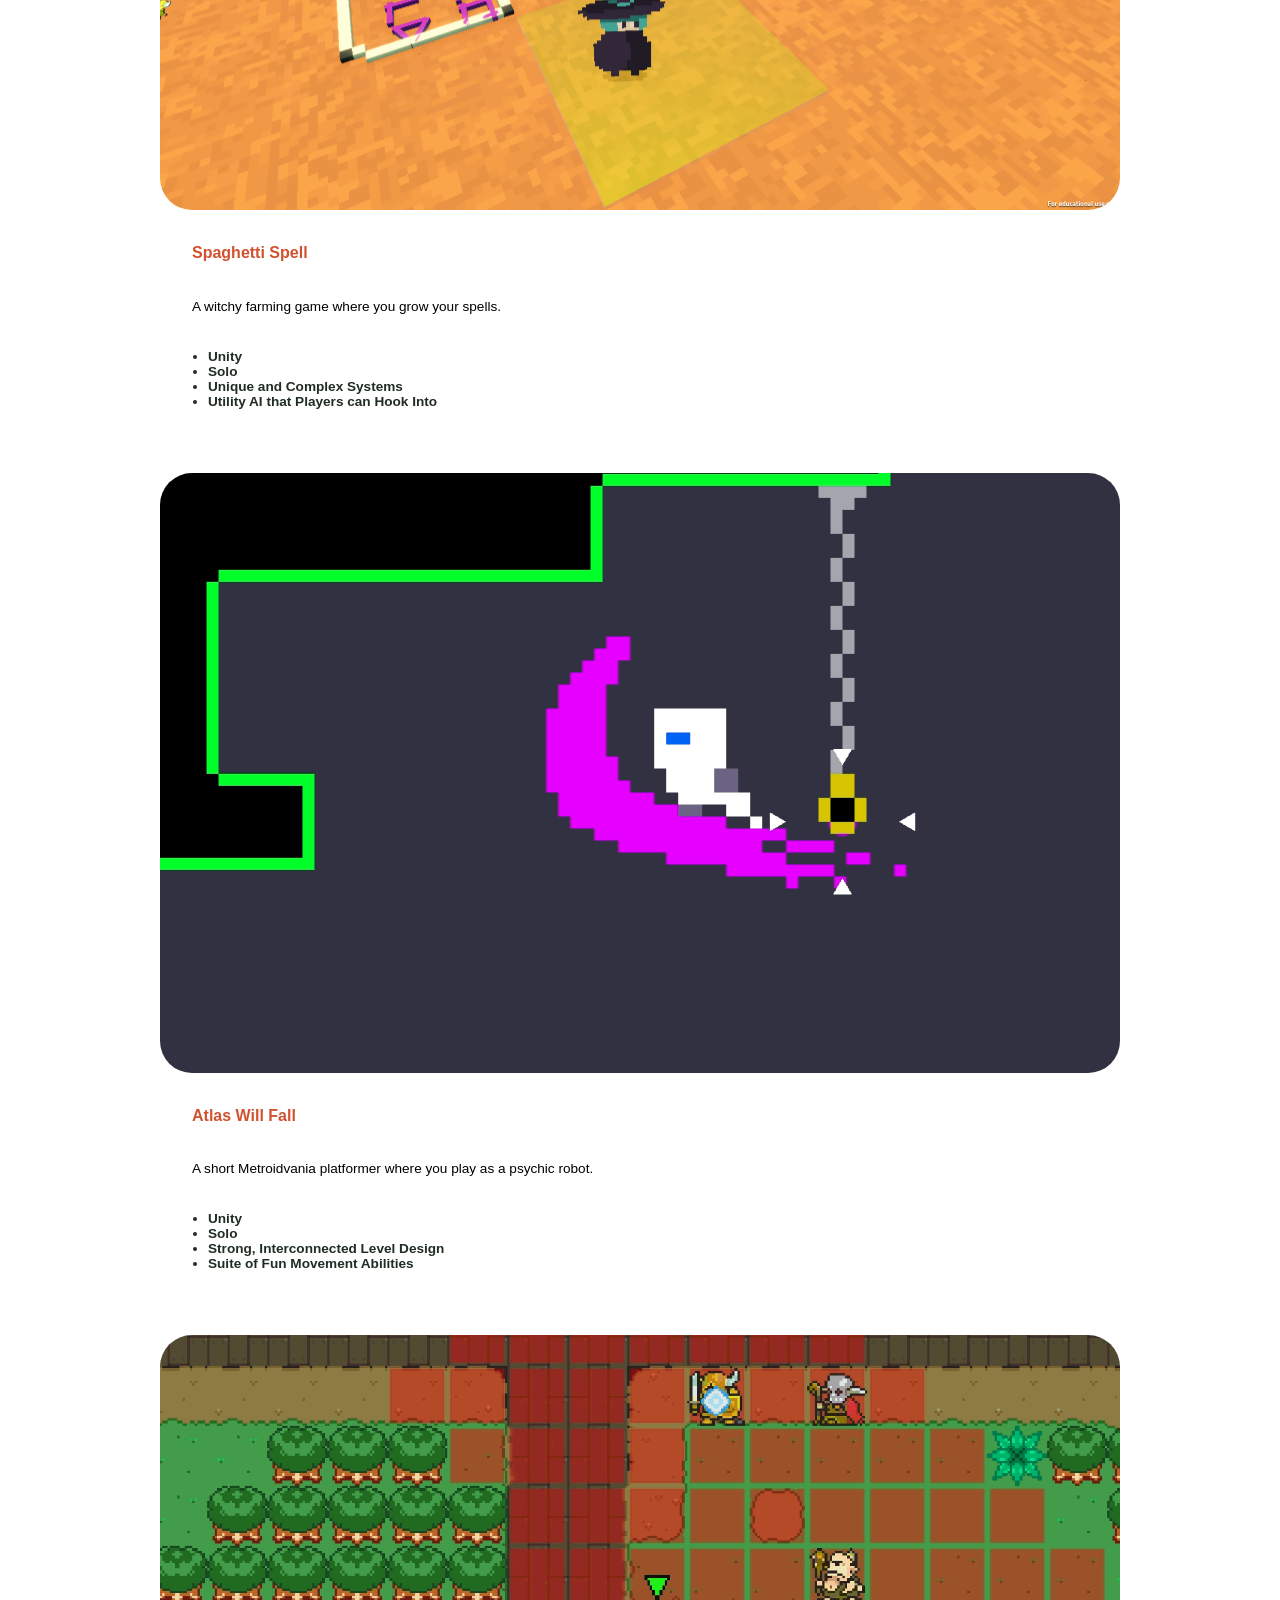
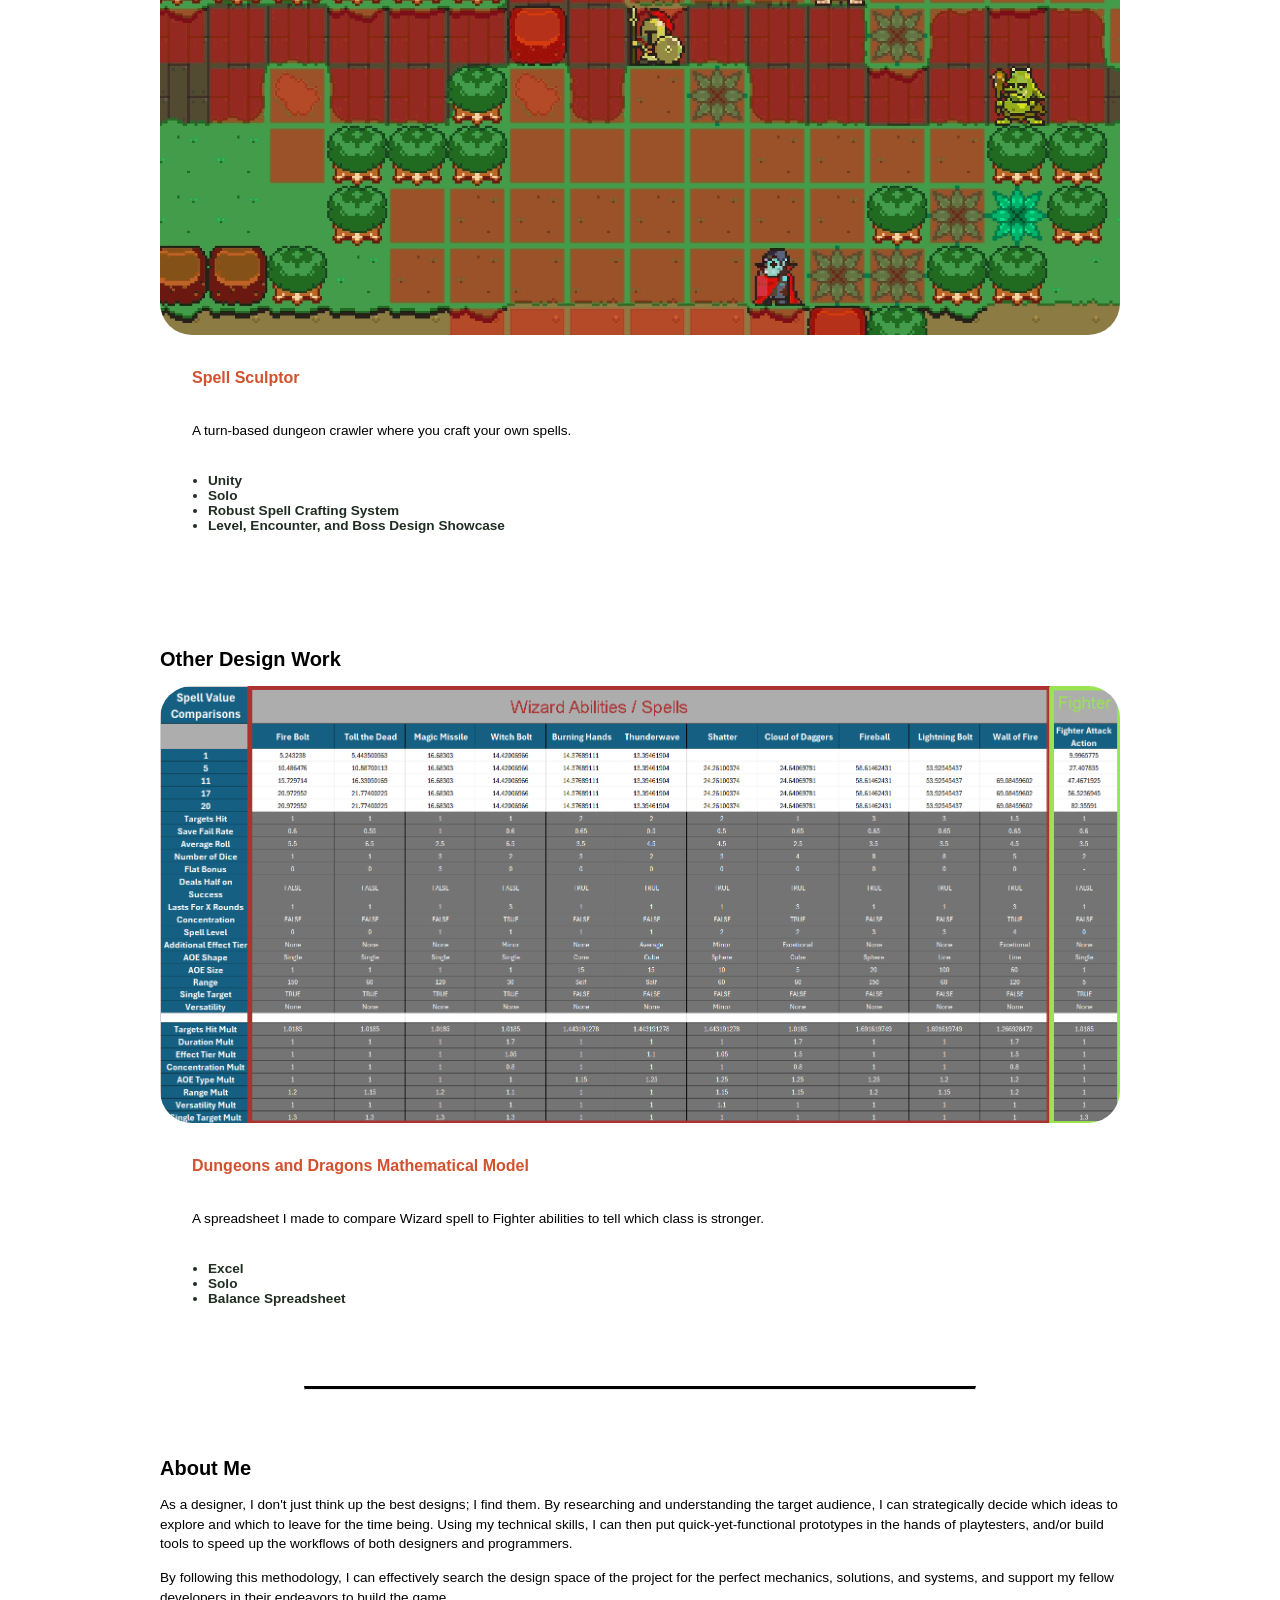
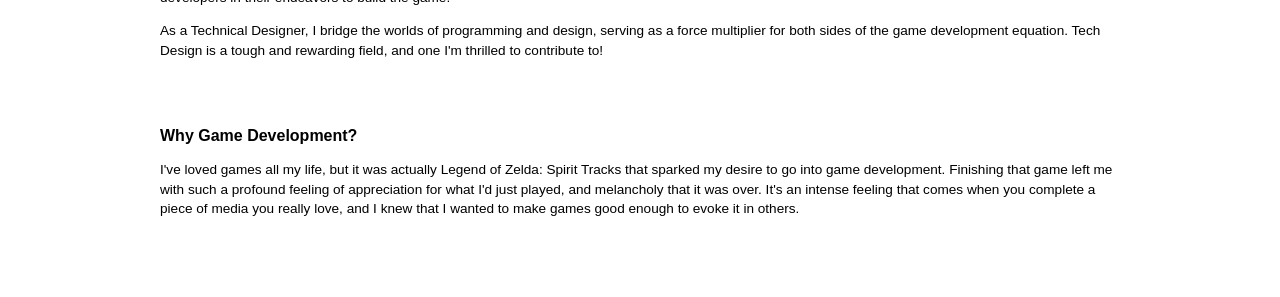
==== commit 2a4ee482: "Added the mathematical model" ====
--- a/index.html
+++ b/index.html
@@ -146,6 +146,30 @@
                                 <li>Solo</li>
                                 <li>Robust Spell Crafting System</li>
                                 <li>Level, Encounter, and Boss Design Showcase</li>
+                            </ul>
+                        </div>
+                    </div>
+
+                    <h2 id="other" class="home-page-vertical-divide" >Other Design Work</h2>
+                    <div class="featured-games-layout">
+                        
+                        <div class="project-thumbnail">
+                            <a href="dnd-mathematical-model.html">
+                                <div class="content-image">
+                                    <img
+                                        src="dnd-math-model-media/ability-comparisons.png"
+                                        alt="Spaghetti Spell bees spelling out 'Hello World'"
+                                    >
+                                </div>
+                            </a>
+                            <a href="dnd-mathematical-model.html"><h3>Dungeons and Dragons Mathematical Model</h3></a>
+                            <p>
+                                A spreadsheet I made to compare Wizard spell to Fighter abilities to tell which class is stronger.
+                            </p>
+                            <ul>
+                                <li>Excel</li>
+                                <li>Solo</li>
+                                <li>Balance Spreadsheet</li>
                             </ul>
                         </div>
                     </div>
--- a/style.css
+++ b/style.css
@@ -183,7 +183,7 @@
 .main-section {
     width: 60vw;
 
-    min-width: 650px;
+    /* min-width: 650px; */
 
     margin: 0 auto;
     margin-top: 2rem;
